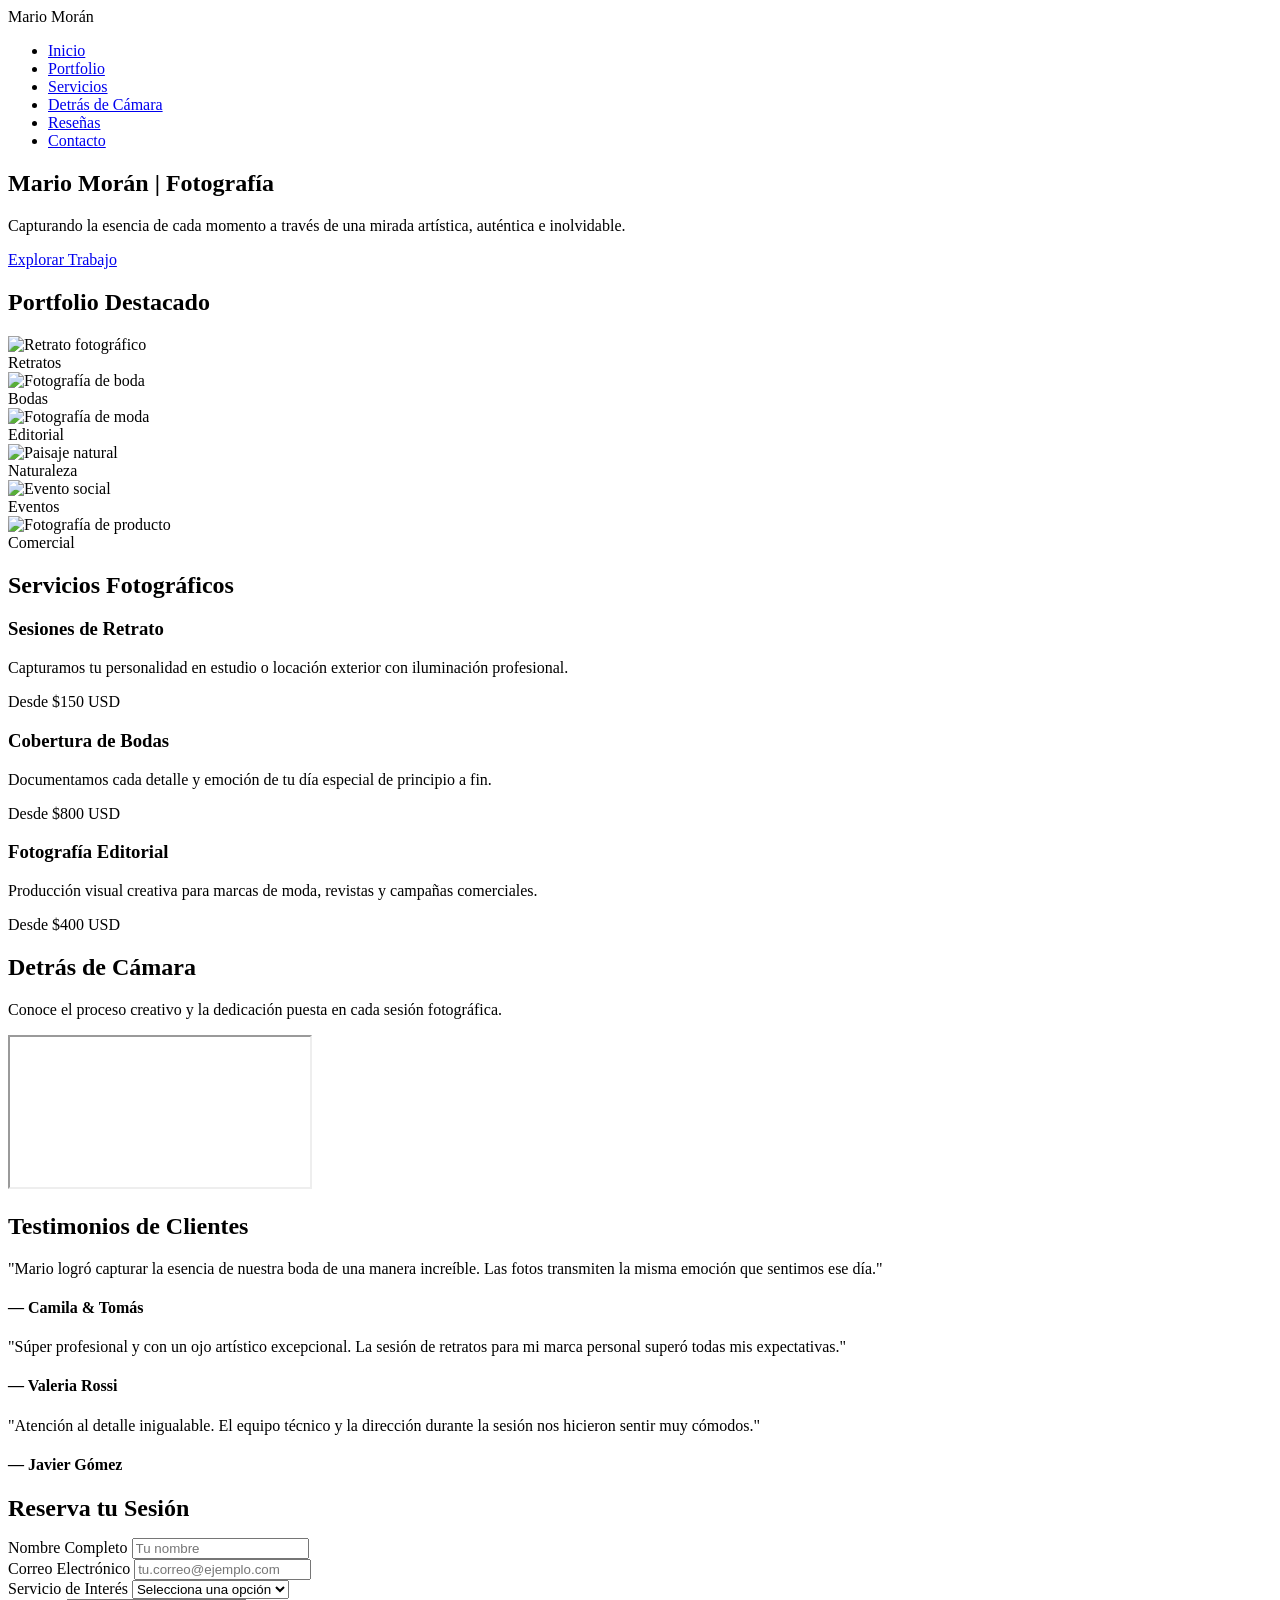
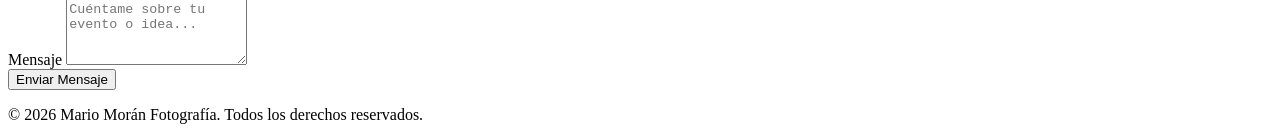
==== index.html @ 2a69cecc "Rename gemini-code-1792003181900.html to index.html" ====
<!DOCTYPE html>
<html lang="es">
<head>
    <meta charset="UTF-8">
    <meta name="viewport" content="width=device-width, initial-scale=1.0">
    <title>Mario Morán - Fotografía Profesional</title>
    <!-- Hoja de estilos externa -->
    <link rel="stylesheet" href="styles.css">
</head>
<body>

    <!-- 1. HEADER Y NAVEGACIÓN -->
    <header>
        <div class="logo">Mario Morán</div>
        <nav>
            <ul>
                <li><a href="#inicio">Inicio</a></li>
                <li><a href="#portfolio">Portfolio</a></li>
                <li><a href="#servicios">Servicios</a></li>
                <li><a href="#video">Detrás de Cámara</a></li>
                <li><a href="#resenas">Reseñas</a></li>
                <li><a href="#contacto">Contacto</a></li>
            </ul>
        </nav>
    </header>

    <main>
        <!-- 2. SECCIÓN HERO (CON BACKGROUND DEGRADADO E IMAGEN) -->
        <section id="inicio" class="hero">
            <div class="hero-content">
                <h1>Mario Morán | Fotografía</h1>
                <p>Capturando la esencia de cada momento a través de una mirada artística, auténtica e inolvidable.</p>
                <a href="#portfolio" class="btn">Explorar Trabajo</a>
            </div>
        </section>

        <!-- 3. SECCIÓN PORTFOLIO (GALERÍA FOTOGRÁFICA) -->
        <section id="portfolio" class="section-container">
            <h2 class="section-title">Portfolio Destacado</h2>
            <div class="portfolio-grid">
                <div class="portfolio-item">
                    <img src="https://images.unsplash.com/photo-1534528741775-53994a69daeb?auto=format&fit=crop&w=800&q=80" alt="Retrato fotográfico">
                    <div class="overlay"><span>Retratos</span></div>
                </div>
                <div class="portfolio-item">
                    <img src="https://images.unsplash.com/photo-1519741497674-611481863552?auto=format&fit=crop&w=800&q=80" alt="Fotografía de boda">
                    <div class="overlay"><span>Bodas</span></div>
                </div>
                <div class="portfolio-item">
                    <img src="https://images.unsplash.com/photo-1469334031218-e382a71b716b?auto=format&fit=crop&w=800&q=80" alt="Fotografía de moda">
                    <div class="overlay"><span>Editorial</span></div>
                </div>
                <div class="portfolio-item">
                    <img src="https://images.unsplash.com/photo-1506744038136-46273834b3fb?auto=format&fit=crop&w=800&q=80" alt="Paisaje natural">
                    <div class="overlay"><span>Naturaleza</span></div>
                </div>
                <div class="portfolio-item">
                    <img src="https://images.unsplash.com/photo-1511285560929-80b456fea0bc?auto=format&fit=crop&w=800&q=80" alt="Evento social">
                    <div class="overlay"><span>Eventos</span></div>
                </div>
                <div class="portfolio-item">
                    <img src="https://images.unsplash.com/photo-1441974231531-c6227db76b6e?auto=format&fit=crop&w=800&q=80" alt="Fotografía de producto">
                    <div class="overlay"><span>Comercial</span></div>
                </div>
            </div>
        </section>

        <!-- 4. SECCIÓN SERVICIOS (ORGANIZADA CON FLEXBOX) -->
        <section id="servicios" class="section-container">
            <h2 class="section-title">Servicios Fotográficos</h2>
            <div class="services-container">
                <div class="service-card">
                    <h3>Sesiones de Retrato</h3>
                    <p>Capturamos tu personalidad en estudio o locación exterior con iluminación profesional.</p>
                    <span class="price">Desde $150 USD</span>
                </div>
                <div class="service-card">
                    <h3>Cobertura de Bodas</h3>
                    <p>Documentamos cada detalle y emoción de tu día especial de principio a fin.</p>
                    <span class="price">Desde $800 USD</span>
                </div>
                <div class="service-card">
                    <h3>Fotografía Editorial</h3>
                    <p>Producción visual creativa para marcas de moda, revistas y campañas comerciales.</p>
                    <span class="price">Desde $400 USD</span>
                </div>
            </div>
        </section>

        <!-- 5. MULTIMEDIA (DETRÁS DE CÁMARAS) -->
        <section id="video" class="multimedia-section">
            <h2 class="section-title">Detrás de Cámara</h2>
            <p>Conoce el proceso creativo y la dedicación puesta en cada sesión fotográfica.</p>
            <div class="video-container">
                <iframe src="https://www.youtube-nocookie.com/embed/v9qR9d31-4k" title="Detrás de Cámara - Mario Morán" allowfullscreen></iframe>
            </div>
        </section>

        <!-- 6. SECCIÓN RESEÑAS (ORGANIZADA CON CSS GRID) -->
        <section id="resenas" class="section-container">
            <h2 class="section-title">Testimonios de Clientes</h2>
            <div class="reviews-grid">
                <div class="review-card">
                    <p>"Mario logró capturar la esencia de nuestra boda de una manera increíble. Las fotos transmiten la misma emoción que sentimos ese día."</p>
                    <h4>— Camila & Tomás</h4>
                </div>
                <div class="review-card">
                    <p>"Súper profesional y con un ojo artístico excepcional. La sesión de retratos para mi marca personal superó todas mis expectativas."</p>
                    <h4>— Valeria Rossi</h4>
                </div>
                <div class="review-card">
                    <p>"Atención al detalle inigualable. El equipo técnico y la dirección durante la sesión nos hicieron sentir muy cómodos."</p>
                    <h4>— Javier Gómez</h4>
                </div>
            </div>
        </section>

        <!-- 7. SECCIÓN CONTACTO (FORMULARIO FORMSPREE) -->
        <section id="contacto" class="section-container">
            <div class="contact-box">
                <h2 class="section-title" style="margin-bottom: 1rem;">Reserva tu Sesión</h2>
                <form action="https://formspree.io/f/tu-id-de-formulario" method="POST" class="contact-form">
                    <div class="form-group">
                        <label for="name">Nombre Completo</label>
                        <input type="text" id="name" name="name" placeholder="Tu nombre" required>
                    </div>
                    <div class="form-group">
                        <label for="email">Correo Electrónico</label>
                        <input type="email" id="email" name="email" placeholder="tu.correo@ejemplo.com" required>
                    </div>
                    <div class="form-group">
                        <label for="service">Servicio de Interés</label>
                        <select id="service" name="service" required>
                            <option value="">Selecciona una opción</option>
                            <option value="Retratos">Sesión de Retratos</option>
                            <option value="Bodas">Cobertura de Bodas</option>
                            <option value="Editorial">Fotografía Editorial</option>
                            <option value="Otro">Otro consulta</option>
                        </select>
                    </div>
                    <div class="form-group">
                        <label for="message">Mensaje</label>
                        <textarea id="message" name="message" rows="4" placeholder="Cuéntame sobre tu evento o idea..." required></textarea>
                    </div>
                    <button type="submit" class="btn btn-submit">Enviar Mensaje</button>
                </form>
            </div>
        </section>
    </main>

    <!-- 8. FOOTER -->
    <footer>
        <p>&copy; 2026 Mario Morán Fotografía. Todos los derechos reservados.</p>
    </footer>

</body>
</html>
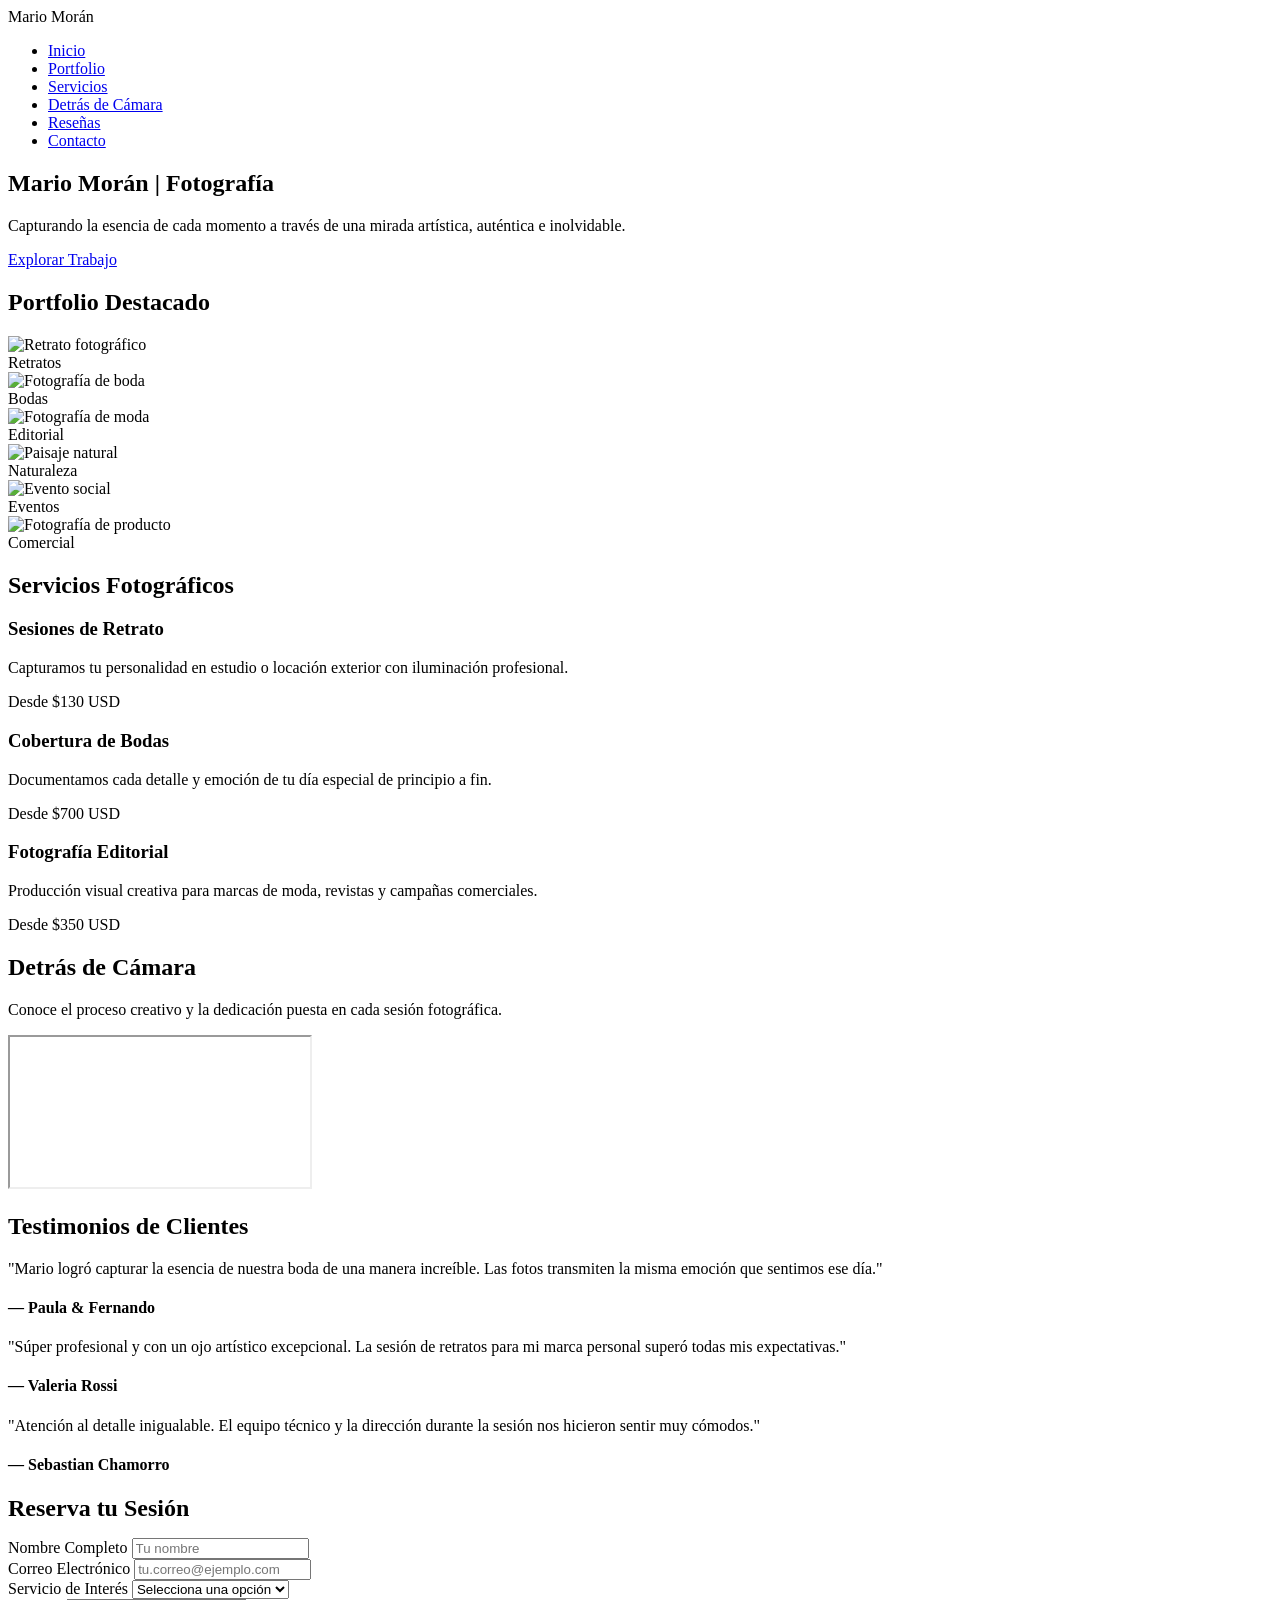
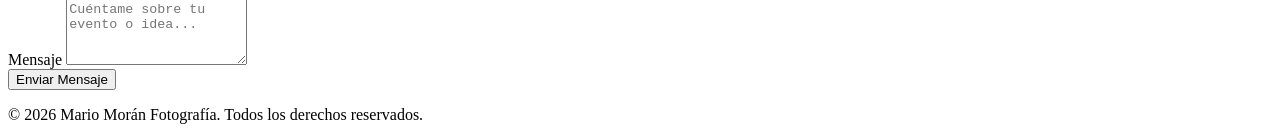
==== commit 1943dfa9: "Update index.html" ====
--- a/index.html
+++ b/index.html
@@ -72,17 +72,17 @@
                 <div class="service-card">
                     <h3>Sesiones de Retrato</h3>
                     <p>Capturamos tu personalidad en estudio o locación exterior con iluminación profesional.</p>
-                    <span class="price">Desde $150 USD</span>
+                    <span class="price">Desde $130 USD</span>
                 </div>
                 <div class="service-card">
                     <h3>Cobertura de Bodas</h3>
                     <p>Documentamos cada detalle y emoción de tu día especial de principio a fin.</p>
-                    <span class="price">Desde $800 USD</span>
+                    <span class="price">Desde $700 USD</span>
                 </div>
                 <div class="service-card">
                     <h3>Fotografía Editorial</h3>
                     <p>Producción visual creativa para marcas de moda, revistas y campañas comerciales.</p>
-                    <span class="price">Desde $400 USD</span>
+                    <span class="price">Desde $350 USD</span>
                 </div>
             </div>
         </section>
@@ -102,7 +102,7 @@
             <div class="reviews-grid">
                 <div class="review-card">
                     <p>"Mario logró capturar la esencia de nuestra boda de una manera increíble. Las fotos transmiten la misma emoción que sentimos ese día."</p>
-                    <h4>— Camila & Tomás</h4>
+                    <h4>— Paula & Fernando</h4>
                 </div>
                 <div class="review-card">
                     <p>"Súper profesional y con un ojo artístico excepcional. La sesión de retratos para mi marca personal superó todas mis expectativas."</p>
@@ -110,7 +110,7 @@
                 </div>
                 <div class="review-card">
                     <p>"Atención al detalle inigualable. El equipo técnico y la dirección durante la sesión nos hicieron sentir muy cómodos."</p>
-                    <h4>— Javier Gómez</h4>
+                    <h4>— Sebastian Chamorro</h4>
                 </div>
             </div>
         </section>
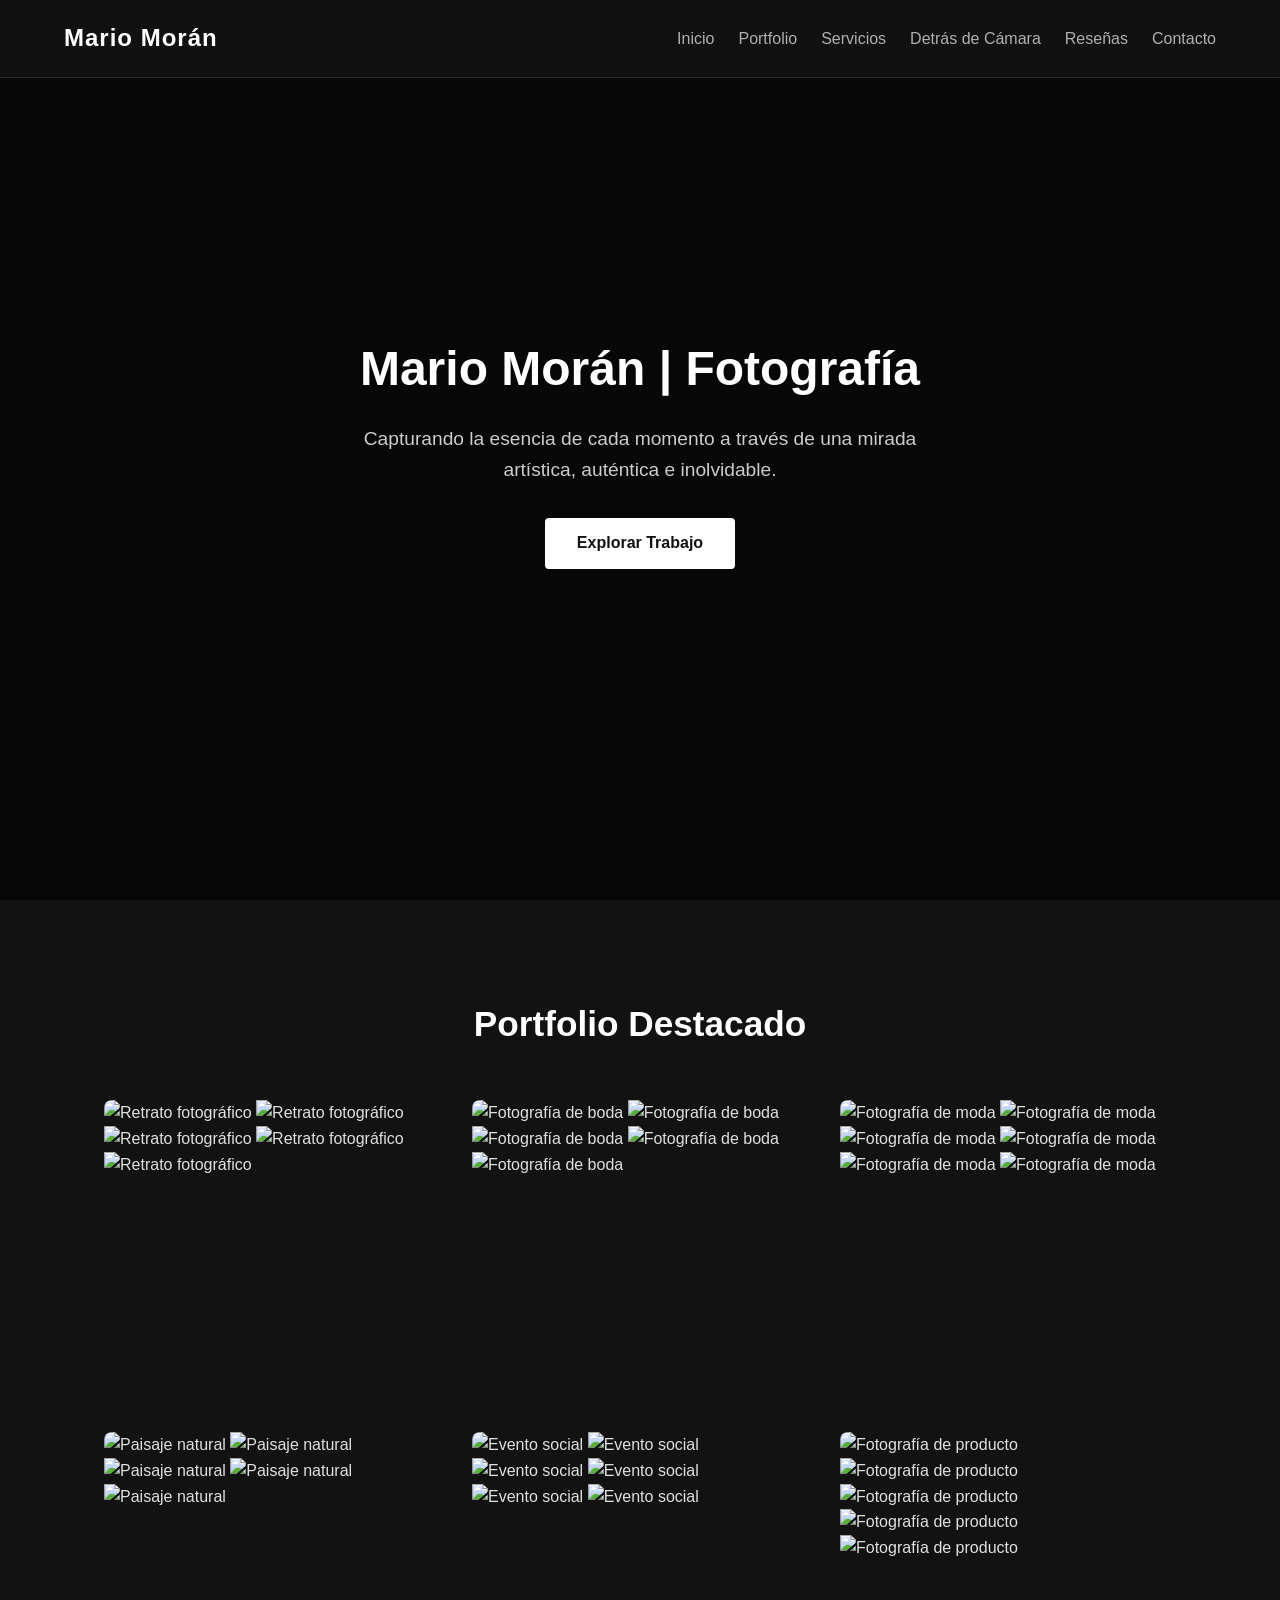
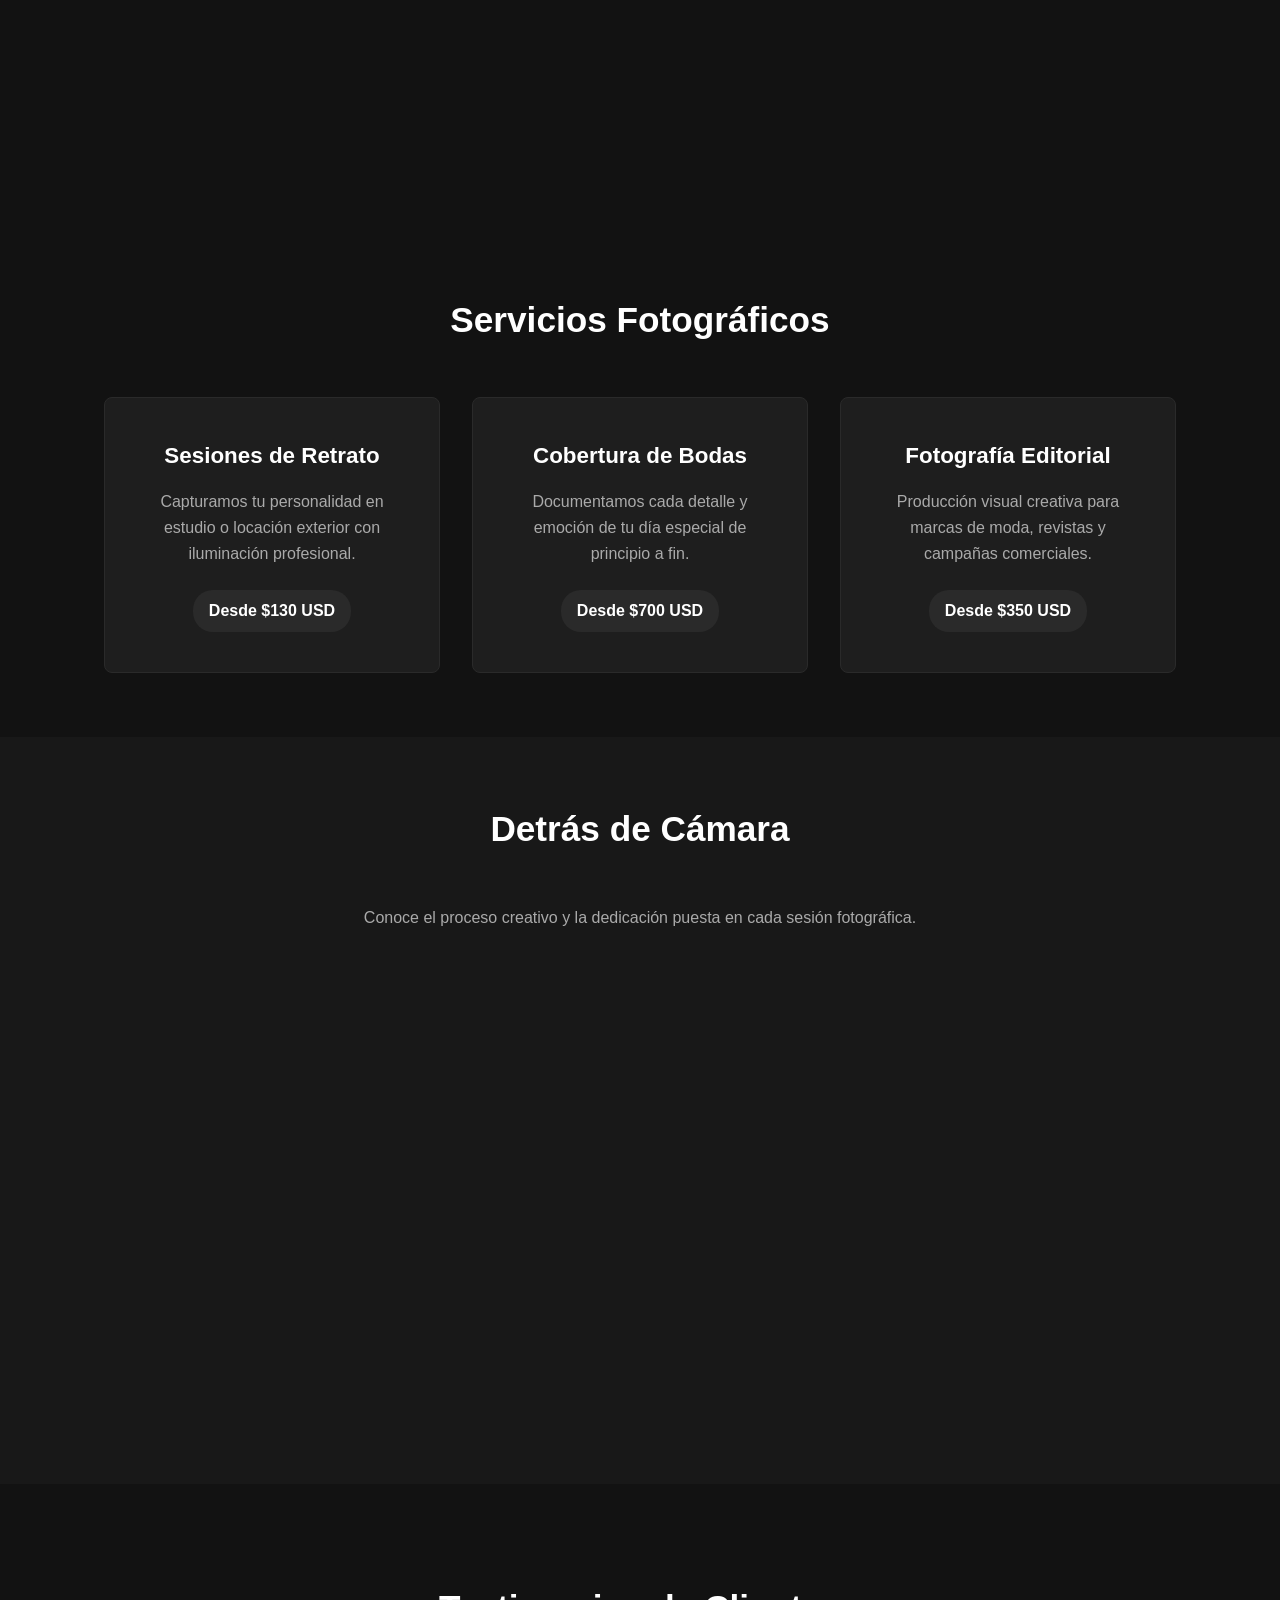
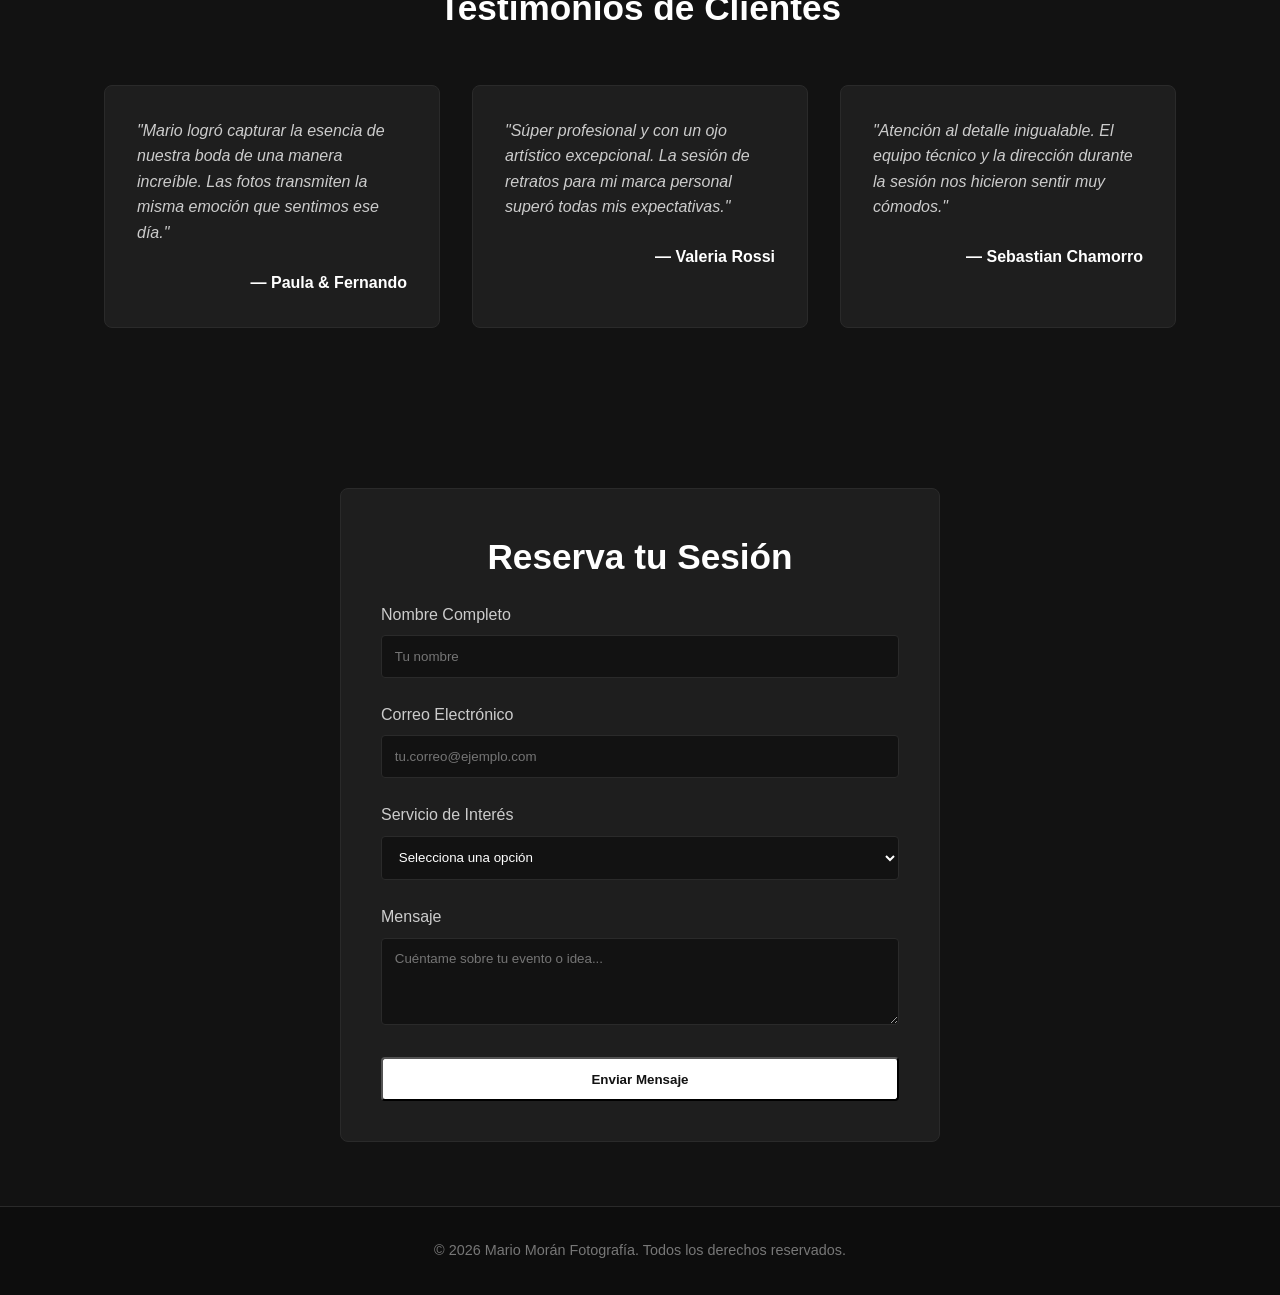
==== commit 4894c859: "Update index.html" ====
--- a/index.html
+++ b/index.html
@@ -41,24 +41,76 @@
                 <div class="portfolio-item">
                     <img src="https://images.unsplash.com/photo-1534528741775-53994a69daeb?auto=format&fit=crop&w=800&q=80" alt="Retrato fotográfico">
                     <div class="overlay"><span>Retratos</span></div>
-                </div>
-                <div class="portfolio-item">
-                    <img src="https://images.unsplash.com/photo-1519741497674-611481863552?auto=format&fit=crop&w=800&q=80" alt="Fotografía de boda">
-                    <div class="overlay"><span>Bodas</span></div>
-                </div>
-                <div class="portfolio-item">
-                    <img src="https://images.unsplash.com/photo-1469334031218-e382a71b716b?auto=format&fit=crop&w=800&q=80" alt="Fotografía de moda">
-                    <div class="overlay"><span>Editorial</span></div>
-                </div>
-                <div class="portfolio-item">
+                    <img src="https://images.unsplash.com/photo-1534528741775-53994a69daeb?auto=format&fit=crop&w=800&q=80" alt="Retrato fotográfico">
+                    <div class="overlay"><span>Retratos</span></div>
+                    <img src="https://images.unsplash.com/photo-1534528741775-53994a69daeb?auto=format&fit=crop&w=800&q=80" alt="Retrato fotográfico">
+                    <div class="overlay"><span>Retratos</span></div>
+                    <img src="https://images.unsplash.com/photo-1534528741775-53994a69daeb?auto=format&fit=crop&w=800&q=80" alt="Retrato fotográfico">
+                    <div class="overlay"><span>Retratos</span></div>
+                    <img src="https://images.unsplash.com/photo-1534528741775-53994a69daeb?auto=format&fit=crop&w=800&q=80" alt="Retrato fotográfico">
+                    <div class="overlay"><span>Retratos</span></div>
+                </div>
+                <div class="portfolio-item">
+                    <img src="https://images.unsplash.com/photo-1519741497674-611481863552?auto=format&fit=crop&w=800&q=80" alt="Fotografía de boda">
+                    <div class="overlay"><span>Bodas</span></div>
+                    <img src="https://images.unsplash.com/photo-1519741497674-611481863552?auto=format&fit=crop&w=800&q=80" alt="Fotografía de boda">
+                    <div class="overlay"><span>Bodas</span></div>
+                    <img src="https://images.unsplash.com/photo-1519741497674-611481863552?auto=format&fit=crop&w=800&q=80" alt="Fotografía de boda">
+                    <div class="overlay"><span>Bodas</span></div>
+                    <img src="https://images.unsplash.com/photo-1519741497674-611481863552?auto=format&fit=crop&w=800&q=80" alt="Fotografía de boda">
+                    <div class="overlay"><span>Bodas</span></div>
+                    <img src="https://images.unsplash.com/photo-1519741497674-611481863552?auto=format&fit=crop&w=800&q=80" alt="Fotografía de boda">
+                    <div class="overlay"><span>Bodas</span></div>
+                </div>
+                <div class="portfolio-item">
+                    <img src="https://images.unsplash.com/photo-1469334031218-e382a71b716b?auto=format&fit=crop&w=800&q=80" alt="Fotografía de moda">
+                    <div class="overlay"><span>Editorial</span></div>
+                    <img src="https://images.unsplash.com/photo-1469334031218-e382a71b716b?auto=format&fit=crop&w=800&q=80" alt="Fotografía de moda">
+                    <div class="overlay"><span>Editorial</span></div>
+                    <img src="https://images.unsplash.com/photo-1469334031218-e382a71b716b?auto=format&fit=crop&w=800&q=80" alt="Fotografía de moda">
+                    <div class="overlay"><span>Editorial</span></div>
+                    <img src="https://images.unsplash.com/photo-1469334031218-e382a71b716b?auto=format&fit=crop&w=800&q=80" alt="Fotografía de moda">
+                    <div class="overlay"><span>Editorial</span></div>
+                    <img src="https://images.unsplash.com/photo-1469334031218-e382a71b716b?auto=format&fit=crop&w=800&q=80" alt="Fotografía de moda">
+                    <div class="overlay"><span>Editorial</span></div>
+                    <img src="https://images.unsplash.com/photo-1469334031218-e382a71b716b?auto=format&fit=crop&w=800&q=80" alt="Fotografía de moda">
+                    <div class="overlay"><span>Editorial</span></div>
+                </div>
+                <div class="portfolio-item">
+                    <img src="https://images.unsplash.com/photo-1506744038136-46273834b3fb?auto=format&fit=crop&w=800&q=80" alt="Paisaje natural">
+                    <div class="overlay"><span>Naturaleza</span></div>
+                    <img src="https://images.unsplash.com/photo-1506744038136-46273834b3fb?auto=format&fit=crop&w=800&q=80" alt="Paisaje natural">
+                    <div class="overlay"><span>Naturaleza</span></div>
+                    <img src="https://images.unsplash.com/photo-1506744038136-46273834b3fb?auto=format&fit=crop&w=800&q=80" alt="Paisaje natural">
+                    <div class="overlay"><span>Naturaleza</span></div>
+                    <img src="https://images.unsplash.com/photo-1506744038136-46273834b3fb?auto=format&fit=crop&w=800&q=80" alt="Paisaje natural">
+                    <div class="overlay"><span>Naturaleza</span></div>
                     <img src="https://images.unsplash.com/photo-1506744038136-46273834b3fb?auto=format&fit=crop&w=800&q=80" alt="Paisaje natural">
                     <div class="overlay"><span>Naturaleza</span></div>
                 </div>
                 <div class="portfolio-item">
                     <img src="https://images.unsplash.com/photo-1511285560929-80b456fea0bc?auto=format&fit=crop&w=800&q=80" alt="Evento social">
                     <div class="overlay"><span>Eventos</span></div>
-                </div>
-                <div class="portfolio-item">
+                     <img src="https://images.unsplash.com/photo-1511285560929-80b456fea0bc?auto=format&fit=crop&w=800&q=80" alt="Evento social">
+                    <div class="overlay"><span>Eventos</span></div>
+                     <img src="https://images.unsplash.com/photo-1511285560929-80b456fea0bc?auto=format&fit=crop&w=800&q=80" alt="Evento social">
+                    <div class="overlay"><span>Eventos</span></div>
+                     <img src="https://images.unsplash.com/photo-1511285560929-80b456fea0bc?auto=format&fit=crop&w=800&q=80" alt="Evento social">
+                    <div class="overlay"><span>Eventos</span></div>
+                     <img src="https://images.unsplash.com/photo-1511285560929-80b456fea0bc?auto=format&fit=crop&w=800&q=80" alt="Evento social">
+                    <div class="overlay"><span>Eventos</span></div>
+                     <img src="https://images.unsplash.com/photo-1511285560929-80b456fea0bc?auto=format&fit=crop&w=800&q=80" alt="Evento social">
+                    <div class="overlay"><span>Eventos</span></div>
+                </div>
+                <div class="portfolio-item">
+                    <img src="https://images.unsplash.com/photo-1441974231531-c6227db76b6e?auto=format&fit=crop&w=800&q=80" alt="Fotografía de producto">
+                    <div class="overlay"><span>Comercial</span></div>
+                    <img src="https://images.unsplash.com/photo-1441974231531-c6227db76b6e?auto=format&fit=crop&w=800&q=80" alt="Fotografía de producto">
+                    <div class="overlay"><span>Comercial</span></div>
+                    <img src="https://images.unsplash.com/photo-1441974231531-c6227db76b6e?auto=format&fit=crop&w=800&q=80" alt="Fotografía de producto">
+                    <div class="overlay"><span>Comercial</span></div>
+                    <img src="https://images.unsplash.com/photo-1441974231531-c6227db76b6e?auto=format&fit=crop&w=800&q=80" alt="Fotografía de producto">
+                    <div class="overlay"><span>Comercial</span></div>
                     <img src="https://images.unsplash.com/photo-1441974231531-c6227db76b6e?auto=format&fit=crop&w=800&q=80" alt="Fotografía de producto">
                     <div class="overlay"><span>Comercial</span></div>
                 </div>
--- a/styles.css
+++ b/styles.css
@@ -0,0 +1,322 @@
+/* Estilos generales */
+* {
+    margin: 0;
+    padding: 0;
+    box-sizing: border-box;
+    font-family: 'Segoe UI', Tahoma, Geneva, Verdana, sans-serif;
+}
+
+body {
+    background-color: #121212;
+    color: #e0e0e0;
+    line-height: 1.6;
+}
+
+/* Header y Navegación */
+header {
+    position: fixed;
+    top: 0;
+    left: 0;
+    width: 100%;
+    background: rgba(18, 18, 18, 0.95);
+    display: flex;
+    justify-content: space-between;
+    align-items: center;
+    padding: 1.2rem 5%;
+    z-index: 1000;
+    border-bottom: 1px solid #2a2a2a;
+}
+
+.logo {
+    font-size: 1.5rem;
+    font-weight: bold;
+    color: #ffffff;
+    letter-spacing: 1px;
+}
+
+nav ul {
+    display: flex;
+    list-style: none;
+    gap: 1.5rem;
+}
+
+nav ul li a {
+    text-decoration: none;
+    color: #b0b0b0;
+    font-weight: 500;
+    transition: color 0.3s ease;
+}
+
+nav ul li a:hover {
+    color: #ffffff;
+}
+
+/* Sección Hero */
+.hero {
+    height: 100vh;
+    background: linear-gradient(rgba(0,0,0,0.6), rgba(0,0,0,0.6)), url('https://images.unsplash.com/photo-1492691527719-9d1e07e534b4?auto=format&fit=crop&w=1600&q=80') no-repeat center center/cover;
+    display: flex;
+    justify-content: center;
+    align-items: center;
+    text-align: center;
+    padding: 0 1rem;
+}
+
+.hero-content h1 {
+    font-size: 3rem;
+    margin-bottom: 1rem;
+    color: #ffffff;
+}
+
+.hero-content p {
+    font-size: 1.2rem;
+    margin-bottom: 2rem;
+    color: #cccccc;
+    max-width: 600px;
+    margin-left: auto;
+    margin-right: auto;
+}
+
+/* Botones */
+.btn {
+    display: inline-block;
+    padding: 0.8rem 2rem;
+    background-color: #ffffff;
+    color: #121212;
+    text-decoration: none;
+    font-weight: bold;
+    border-radius: 4px;
+    transition: background 0.3s ease, transform 0.2s ease;
+}
+
+.btn:hover {
+    background-color: #d1d1d1;
+    transform: translateY(-2px);
+}
+
+/* Contenedores de secciones */
+.section-container {
+    padding: 6rem 5% 4rem 5%;
+    max-width: 1200px;
+    margin: 0 auto;
+}
+
+.section-title {
+    text-align: center;
+    font-size: 2.2rem;
+    margin-bottom: 3rem;
+    color: #ffffff;
+}
+
+/* Portfolio Grid */
+.portfolio-grid {
+    display: grid;
+    grid-template-columns: repeat(auto-fit, minmax(300px, 1fr));
+    gap: 2rem;
+}
+
+.portfolio-item {
+    position: relative;
+    overflow: hidden;
+    border-radius: 8px;
+    height: 300px;
+}
+
+.portfolio-item img {
+    width: 100%;
+    height: 100%;
+    object-fit: cover;
+    transition: transform 0.5s ease;
+}
+
+.portfolio-item:hover img {
+    transform: scale(1.08);
+}
+
+.overlay {
+    position: absolute;
+    bottom: 0;
+    left: 0;
+    width: 100%;
+    height: 100%;
+    background: rgba(0, 0, 0, 0.5);
+    display: flex;
+    justify-content: center;
+    align-items: center;
+    opacity: 0;
+    transition: opacity 0.3s ease;
+}
+
+.portfolio-item:hover .overlay {
+    opacity: 1;
+}
+
+.overlay span {
+    color: #ffffff;
+    font-size: 1.5rem;
+    font-weight: bold;
+}
+
+/* Servicios Flexbox */
+.services-container {
+    display: flex;
+    justify-content: space-between;
+    gap: 2rem;
+    flex-wrap: wrap;
+}
+
+.service-card {
+    background: #1e1e1e;
+    padding: 2.5rem 2rem;
+    border-radius: 8px;
+    flex: 1;
+    min-width: 280px;
+    text-align: center;
+    border: 1px solid #2a2a2a;
+    transition: transform 0.3s ease;
+}
+
+.service-card:hover {
+    transform: translateY(-5px);
+}
+
+.service-card h3 {
+    margin-bottom: 1rem;
+    color: #ffffff;
+    font-size: 1.4rem;
+}
+
+.service-card p {
+    color: #aaaaaa;
+    margin-bottom: 1.5rem;
+}
+
+.price {
+    display: inline-block;
+    font-weight: bold;
+    color: #ffffff;
+    background: #2a2a2a;
+    padding: 0.5rem 1rem;
+    border-radius: 20px;
+}
+
+/* Sección Multimedia / Video */
+.multimedia-section {
+    padding: 4rem 5%;
+    text-align: center;
+    background-color: #181818;
+}
+
+.multimedia-section p {
+    color: #aaaaaa;
+    margin-bottom: 2rem;
+}
+
+.video-container {
+    position: relative;
+    max-width: 800px;
+    margin: 0 auto;
+    aspect-ratio: 16/9;
+}
+
+.video-container iframe {
+    width: 100%;
+    height: 100%;
+    border: none;
+    border-radius: 8px;
+}
+
+/* Reseñas Grid */
+.reviews-grid {
+    display: grid;
+    grid-template-columns: repeat(auto-fit, minmax(300px, 1fr));
+    gap: 2rem;
+}
+
+.review-card {
+    background: #1e1e1e;
+    padding: 2rem;
+    border-radius: 8px;
+    border: 1px solid #2a2a2a;
+}
+
+.review-card p {
+    font-style: italic;
+    color: #cccccc;
+    margin-bottom: 1.5rem;
+}
+
+.review-card h4 {
+    color: #ffffff;
+    text-align: right;
+}
+
+/* Formulario de Contacto */
+.contact-box {
+    max-width: 600px;
+    margin: 0 auto;
+    background: #1e1e1e;
+    padding: 2.5rem;
+    border-radius: 8px;
+    border: 1px solid #2a2a2a;
+}
+
+.form-group {
+    margin-bottom: 1.5rem;
+    text-align: left;
+}
+
+.form-group label {
+    display: block;
+    margin-bottom: 0.5rem;
+    color: #cccccc;
+}
+
+.form-group input,
+.form-group select,
+.form-group textarea {
+    width: 100%;
+    padding: 0.8rem;
+    background: #121212;
+    border: 1px solid #2a2a2a;
+    border-radius: 4px;
+    color: #ffffff;
+}
+
+.form-group input:focus,
+.form-group select:focus,
+.form-group textarea:focus {
+    outline: none;
+    border-color: #ffffff;
+}
+
+.btn-submit {
+    width: 100%;
+    cursor: pointer;
+}
+
+/* Footer */
+footer {
+    text-align: center;
+    padding: 2rem;
+    background-color: #0d0d0d;
+    color: #777777;
+    border-top: 1px solid #2a2a2a;
+    font-size: 0.9rem;
+}
+
+/* Responsivo para celulares */
+@media (max-width: 768px) {
+    header {
+        flex-direction: column;
+        gap: 1rem;
+        padding: 1rem;
+    }
+    nav ul {
+        gap: 1rem;
+        font-size: 0.9rem;
+    }
+    .hero-content h1 {
+        font-size: 2.2rem;
+    }
+}
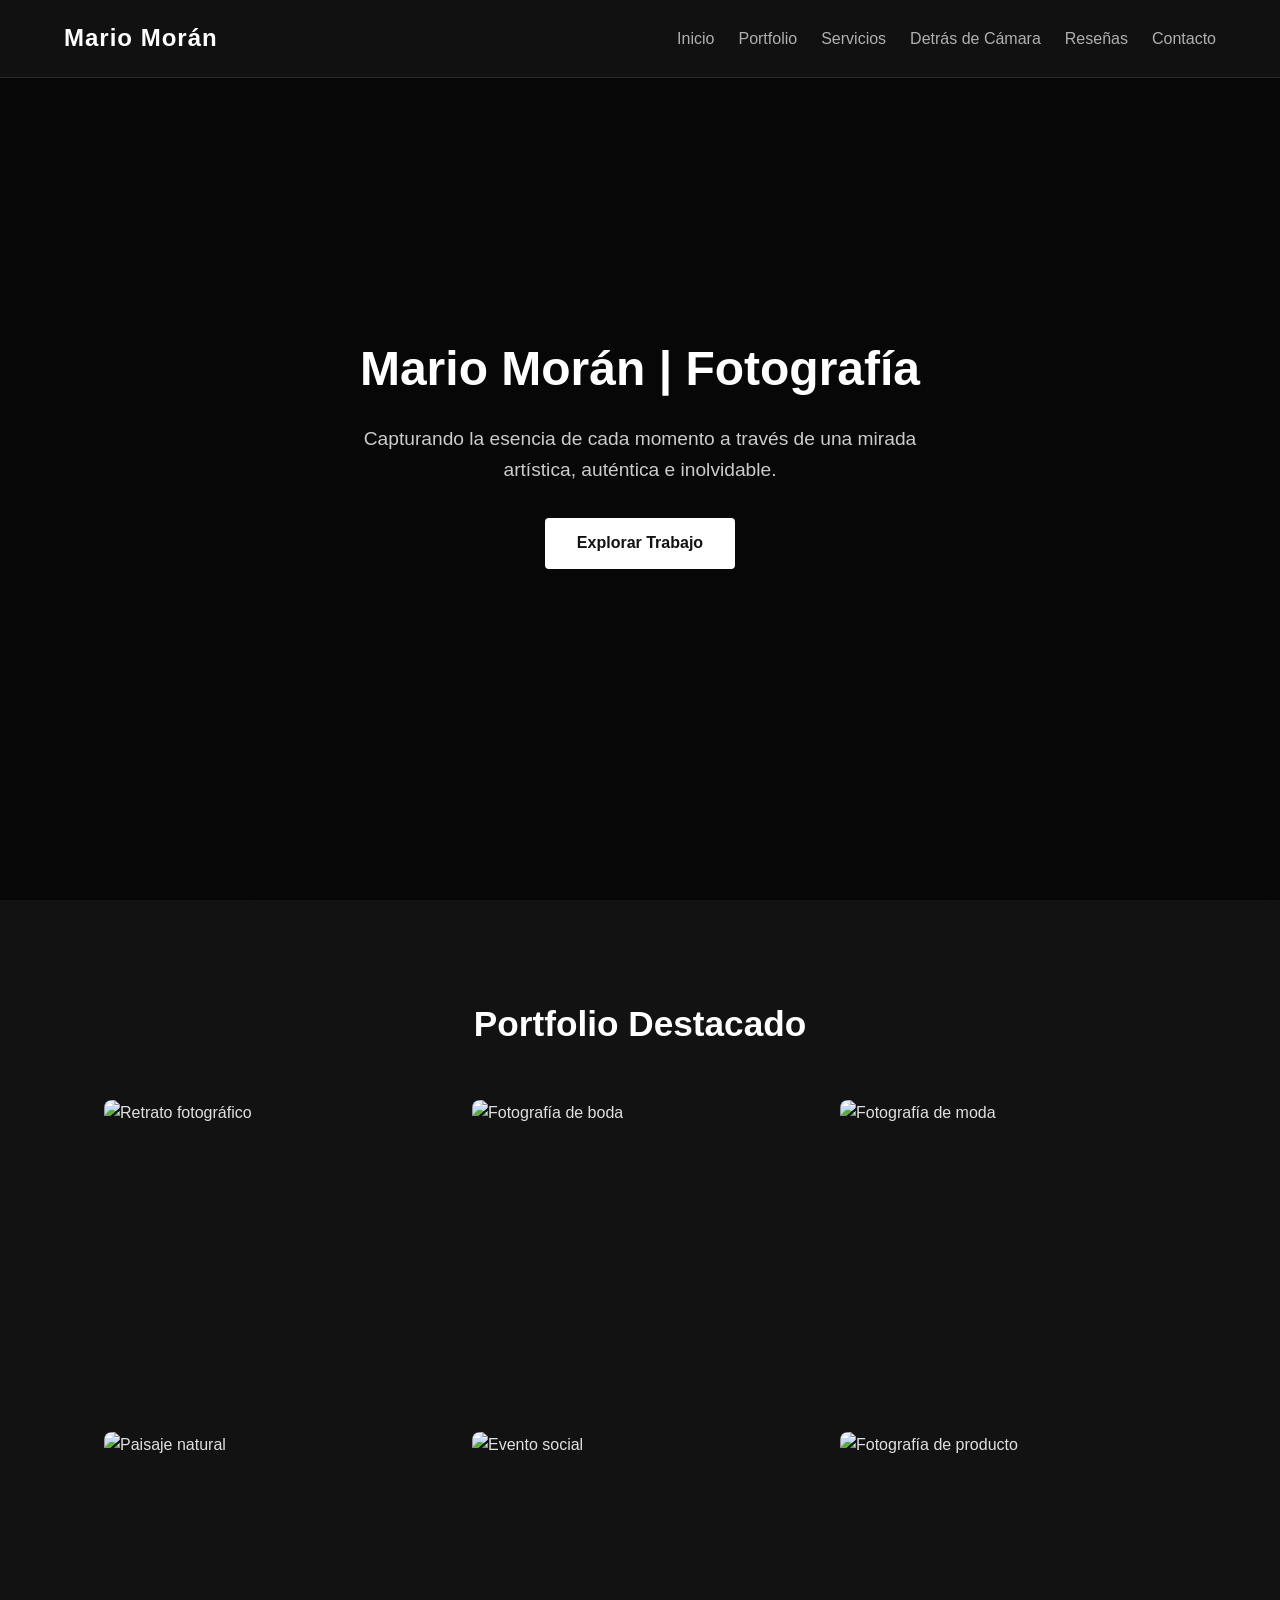
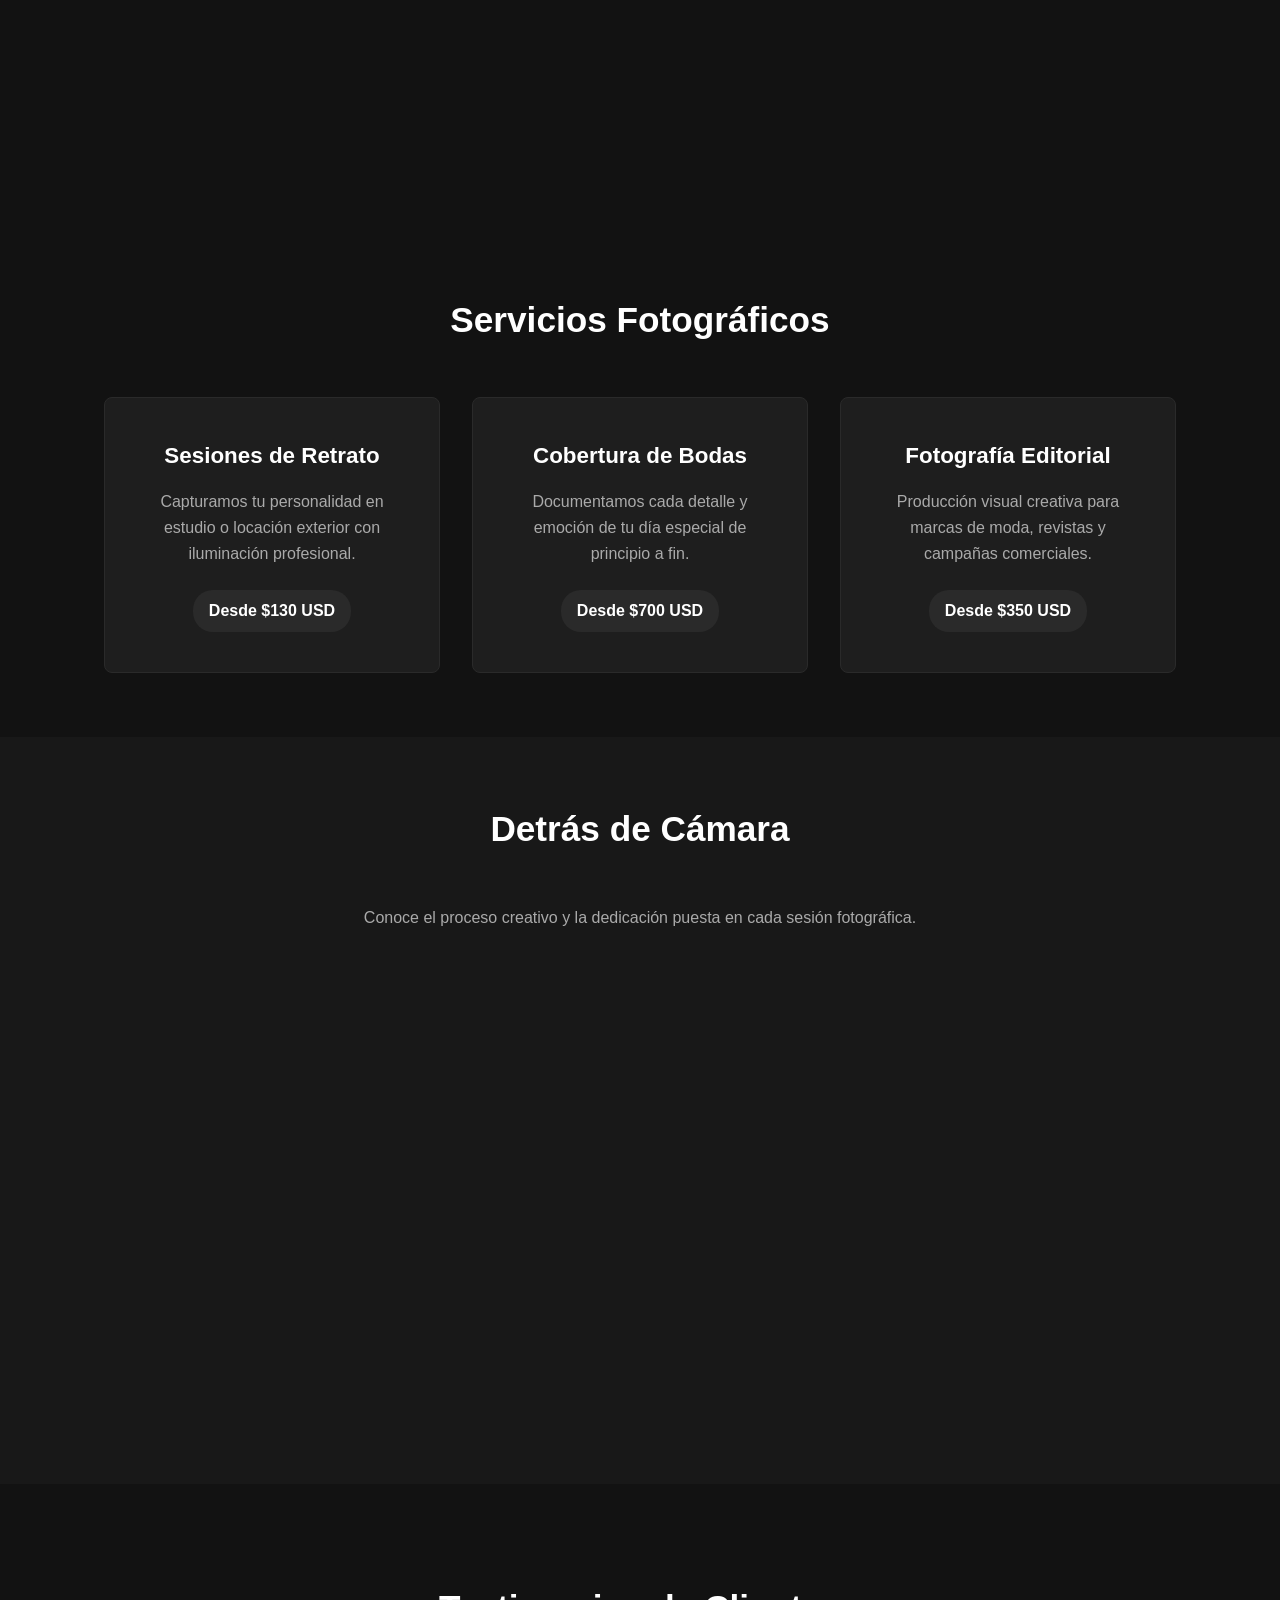
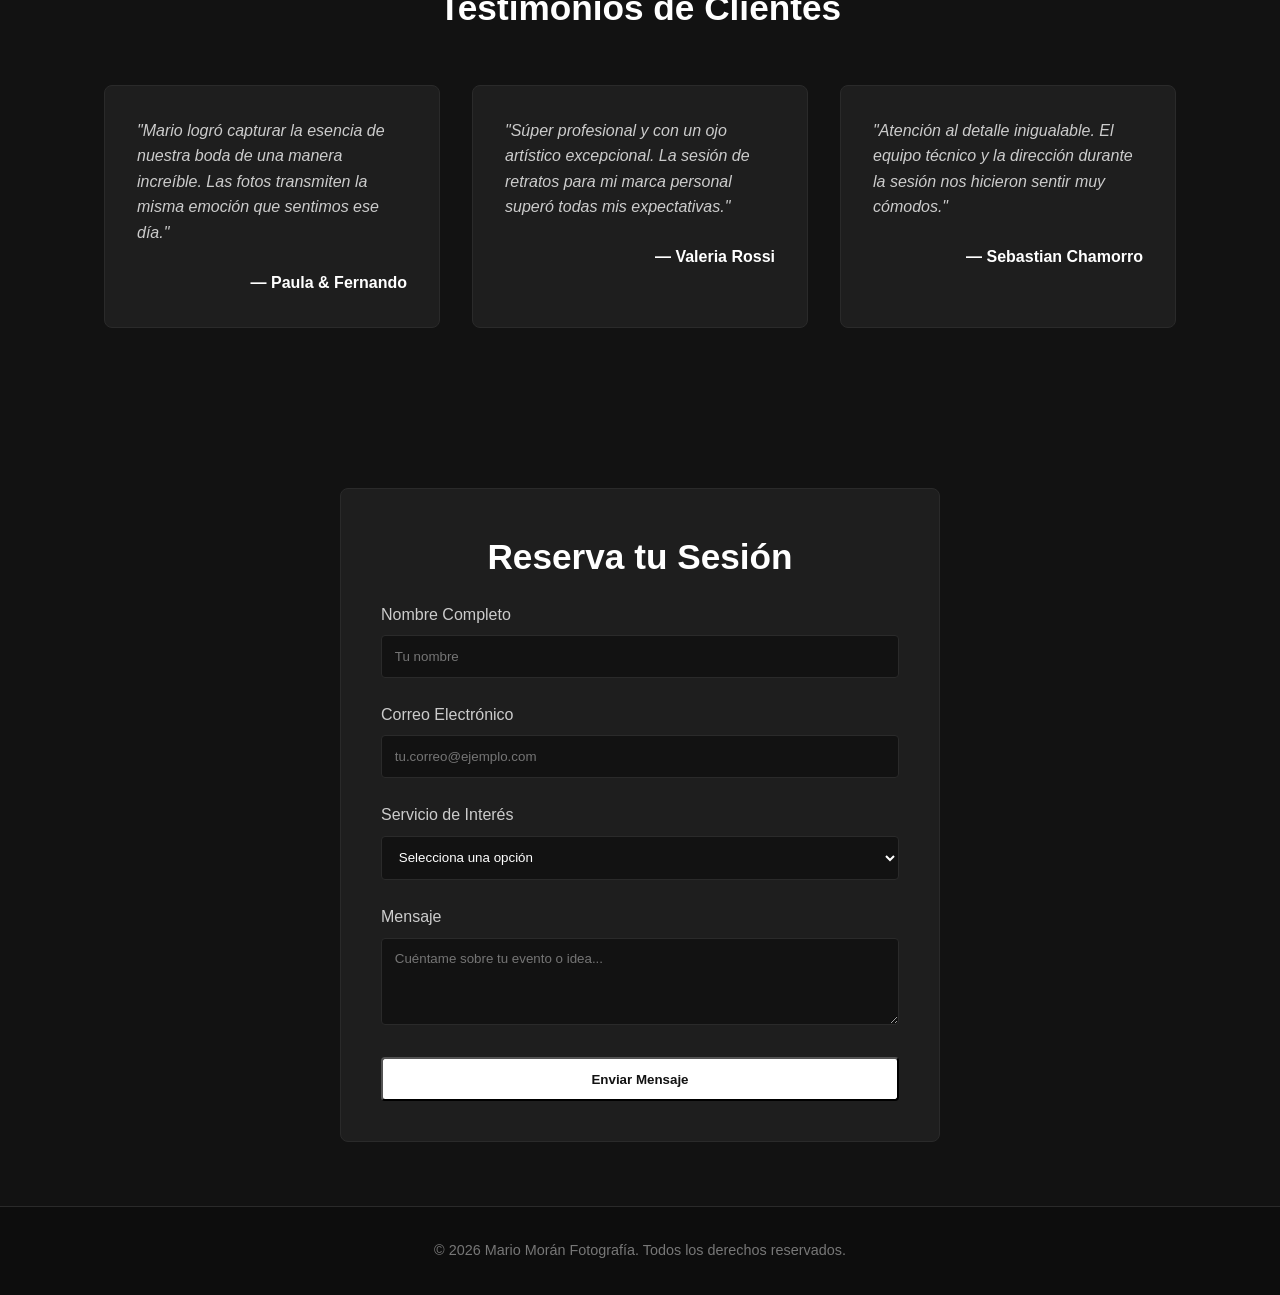
==== commit e5321440: "Update index.html" ====
--- a/index.html
+++ b/index.html
@@ -41,78 +41,32 @@
                 <div class="portfolio-item">
                     <img src="https://images.unsplash.com/photo-1534528741775-53994a69daeb?auto=format&fit=crop&w=800&q=80" alt="Retrato fotográfico">
                     <div class="overlay"><span>Retratos</span></div>
-                    <img src="https://images.unsplash.com/photo-1534528741775-53994a69daeb?auto=format&fit=crop&w=800&q=80" alt="Retrato fotográfico">
-                    <div class="overlay"><span>Retratos</span></div>
-                    <img src="https://images.unsplash.com/photo-1534528741775-53994a69daeb?auto=format&fit=crop&w=800&q=80" alt="Retrato fotográfico">
-                    <div class="overlay"><span>Retratos</span></div>
-                    <img src="https://images.unsplash.com/photo-1534528741775-53994a69daeb?auto=format&fit=crop&w=800&q=80" alt="Retrato fotográfico">
-                    <div class="overlay"><span>Retratos</span></div>
-                    <img src="https://images.unsplash.com/photo-1534528741775-53994a69daeb?auto=format&fit=crop&w=800&q=80" alt="Retrato fotográfico">
-                    <div class="overlay"><span>Retratos</span></div>
+                    
                 </div>
                 <div class="portfolio-item">
                     <img src="https://images.unsplash.com/photo-1519741497674-611481863552?auto=format&fit=crop&w=800&q=80" alt="Fotografía de boda">
                     <div class="overlay"><span>Bodas</span></div>
-                    <img src="https://images.unsplash.com/photo-1519741497674-611481863552?auto=format&fit=crop&w=800&q=80" alt="Fotografía de boda">
-                    <div class="overlay"><span>Bodas</span></div>
-                    <img src="https://images.unsplash.com/photo-1519741497674-611481863552?auto=format&fit=crop&w=800&q=80" alt="Fotografía de boda">
-                    <div class="overlay"><span>Bodas</span></div>
-                    <img src="https://images.unsplash.com/photo-1519741497674-611481863552?auto=format&fit=crop&w=800&q=80" alt="Fotografía de boda">
-                    <div class="overlay"><span>Bodas</span></div>
-                    <img src="https://images.unsplash.com/photo-1519741497674-611481863552?auto=format&fit=crop&w=800&q=80" alt="Fotografía de boda">
-                    <div class="overlay"><span>Bodas</span></div>
+
                 </div>
                 <div class="portfolio-item">
                     <img src="https://images.unsplash.com/photo-1469334031218-e382a71b716b?auto=format&fit=crop&w=800&q=80" alt="Fotografía de moda">
                     <div class="overlay"><span>Editorial</span></div>
-                    <img src="https://images.unsplash.com/photo-1469334031218-e382a71b716b?auto=format&fit=crop&w=800&q=80" alt="Fotografía de moda">
-                    <div class="overlay"><span>Editorial</span></div>
-                    <img src="https://images.unsplash.com/photo-1469334031218-e382a71b716b?auto=format&fit=crop&w=800&q=80" alt="Fotografía de moda">
-                    <div class="overlay"><span>Editorial</span></div>
-                    <img src="https://images.unsplash.com/photo-1469334031218-e382a71b716b?auto=format&fit=crop&w=800&q=80" alt="Fotografía de moda">
-                    <div class="overlay"><span>Editorial</span></div>
-                    <img src="https://images.unsplash.com/photo-1469334031218-e382a71b716b?auto=format&fit=crop&w=800&q=80" alt="Fotografía de moda">
-                    <div class="overlay"><span>Editorial</span></div>
-                    <img src="https://images.unsplash.com/photo-1469334031218-e382a71b716b?auto=format&fit=crop&w=800&q=80" alt="Fotografía de moda">
-                    <div class="overlay"><span>Editorial</span></div>
+
                 </div>
                 <div class="portfolio-item">
                     <img src="https://images.unsplash.com/photo-1506744038136-46273834b3fb?auto=format&fit=crop&w=800&q=80" alt="Paisaje natural">
                     <div class="overlay"><span>Naturaleza</span></div>
-                    <img src="https://images.unsplash.com/photo-1506744038136-46273834b3fb?auto=format&fit=crop&w=800&q=80" alt="Paisaje natural">
-                    <div class="overlay"><span>Naturaleza</span></div>
-                    <img src="https://images.unsplash.com/photo-1506744038136-46273834b3fb?auto=format&fit=crop&w=800&q=80" alt="Paisaje natural">
-                    <div class="overlay"><span>Naturaleza</span></div>
-                    <img src="https://images.unsplash.com/photo-1506744038136-46273834b3fb?auto=format&fit=crop&w=800&q=80" alt="Paisaje natural">
-                    <div class="overlay"><span>Naturaleza</span></div>
-                    <img src="https://images.unsplash.com/photo-1506744038136-46273834b3fb?auto=format&fit=crop&w=800&q=80" alt="Paisaje natural">
-                    <div class="overlay"><span>Naturaleza</span></div>
+
                 </div>
                 <div class="portfolio-item">
                     <img src="https://images.unsplash.com/photo-1511285560929-80b456fea0bc?auto=format&fit=crop&w=800&q=80" alt="Evento social">
                     <div class="overlay"><span>Eventos</span></div>
-                     <img src="https://images.unsplash.com/photo-1511285560929-80b456fea0bc?auto=format&fit=crop&w=800&q=80" alt="Evento social">
-                    <div class="overlay"><span>Eventos</span></div>
-                     <img src="https://images.unsplash.com/photo-1511285560929-80b456fea0bc?auto=format&fit=crop&w=800&q=80" alt="Evento social">
-                    <div class="overlay"><span>Eventos</span></div>
-                     <img src="https://images.unsplash.com/photo-1511285560929-80b456fea0bc?auto=format&fit=crop&w=800&q=80" alt="Evento social">
-                    <div class="overlay"><span>Eventos</span></div>
-                     <img src="https://images.unsplash.com/photo-1511285560929-80b456fea0bc?auto=format&fit=crop&w=800&q=80" alt="Evento social">
-                    <div class="overlay"><span>Eventos</span></div>
-                     <img src="https://images.unsplash.com/photo-1511285560929-80b456fea0bc?auto=format&fit=crop&w=800&q=80" alt="Evento social">
-                    <div class="overlay"><span>Eventos</span></div>
+
                 </div>
                 <div class="portfolio-item">
                     <img src="https://images.unsplash.com/photo-1441974231531-c6227db76b6e?auto=format&fit=crop&w=800&q=80" alt="Fotografía de producto">
                     <div class="overlay"><span>Comercial</span></div>
-                    <img src="https://images.unsplash.com/photo-1441974231531-c6227db76b6e?auto=format&fit=crop&w=800&q=80" alt="Fotografía de producto">
-                    <div class="overlay"><span>Comercial</span></div>
-                    <img src="https://images.unsplash.com/photo-1441974231531-c6227db76b6e?auto=format&fit=crop&w=800&q=80" alt="Fotografía de producto">
-                    <div class="overlay"><span>Comercial</span></div>
-                    <img src="https://images.unsplash.com/photo-1441974231531-c6227db76b6e?auto=format&fit=crop&w=800&q=80" alt="Fotografía de producto">
-                    <div class="overlay"><span>Comercial</span></div>
-                    <img src="https://images.unsplash.com/photo-1441974231531-c6227db76b6e?auto=format&fit=crop&w=800&q=80" alt="Fotografía de producto">
-                    <div class="overlay"><span>Comercial</span></div>
+
                 </div>
             </div>
         </section>
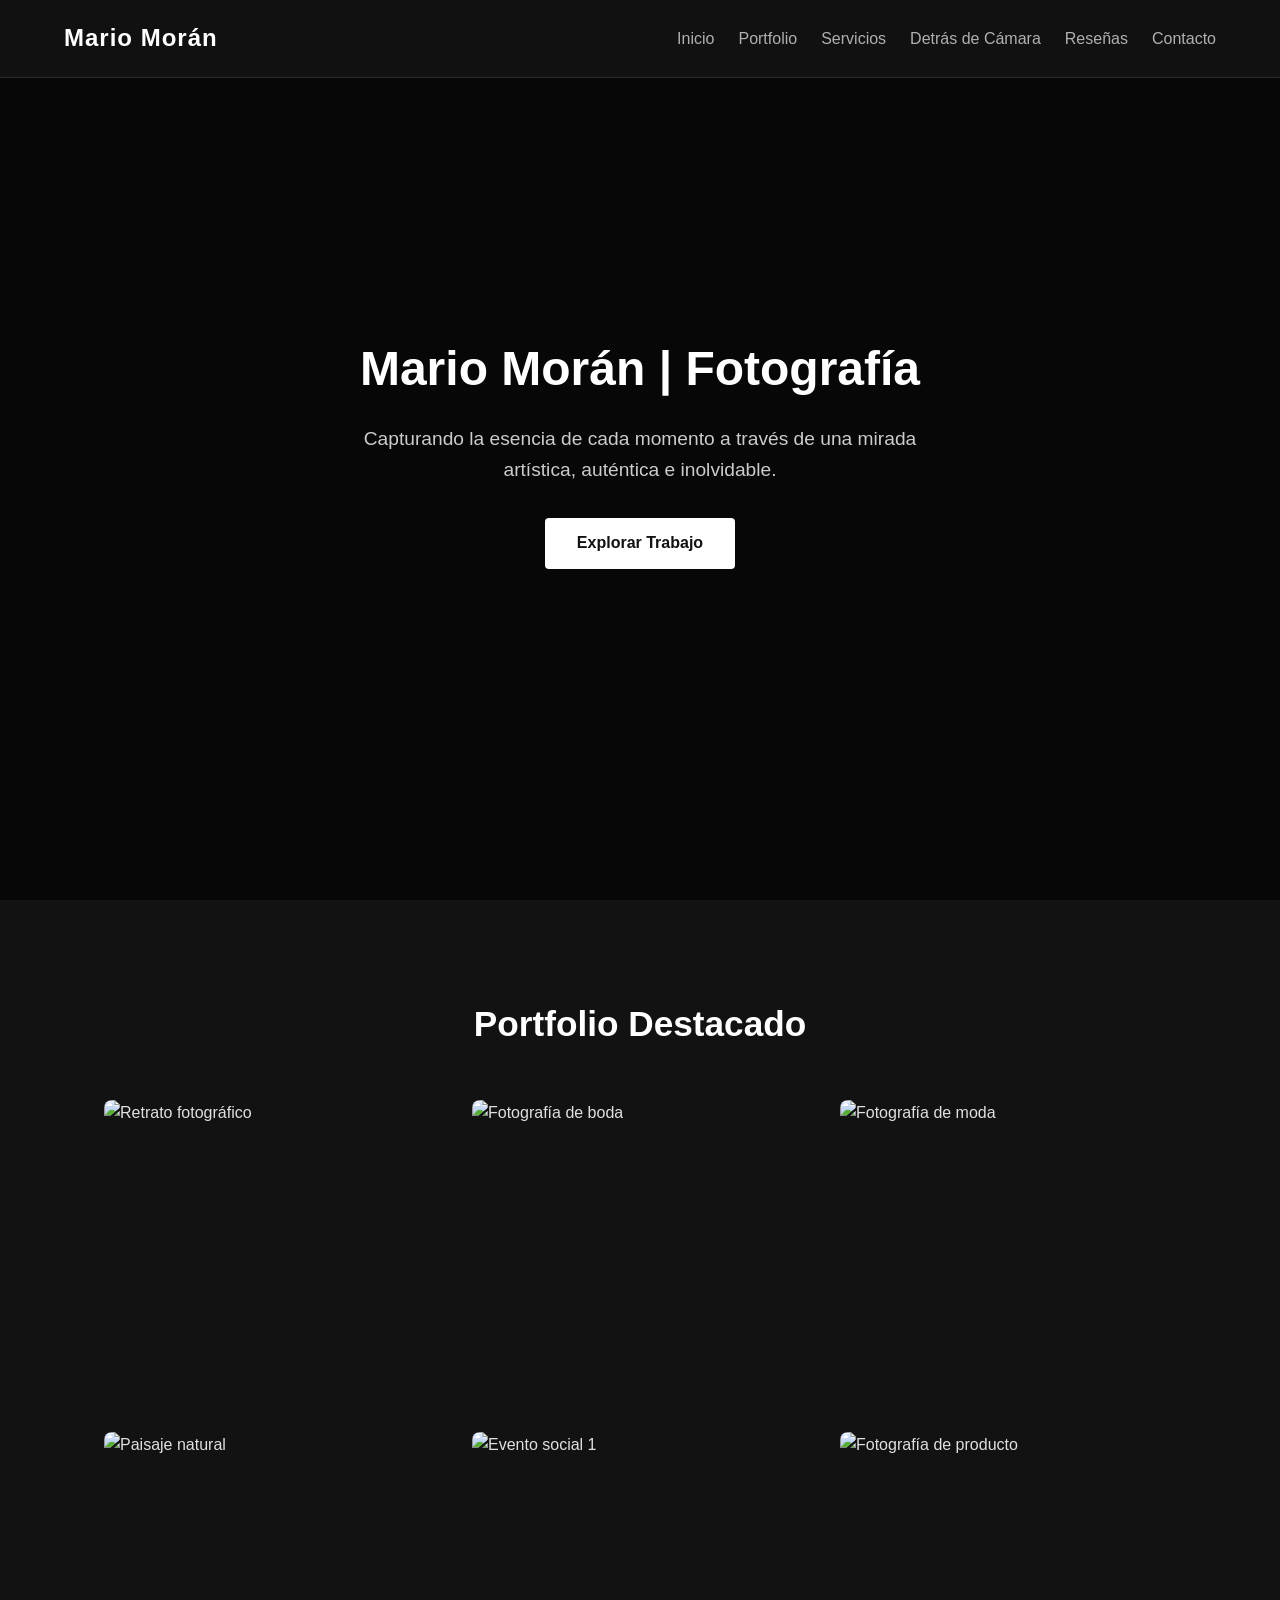
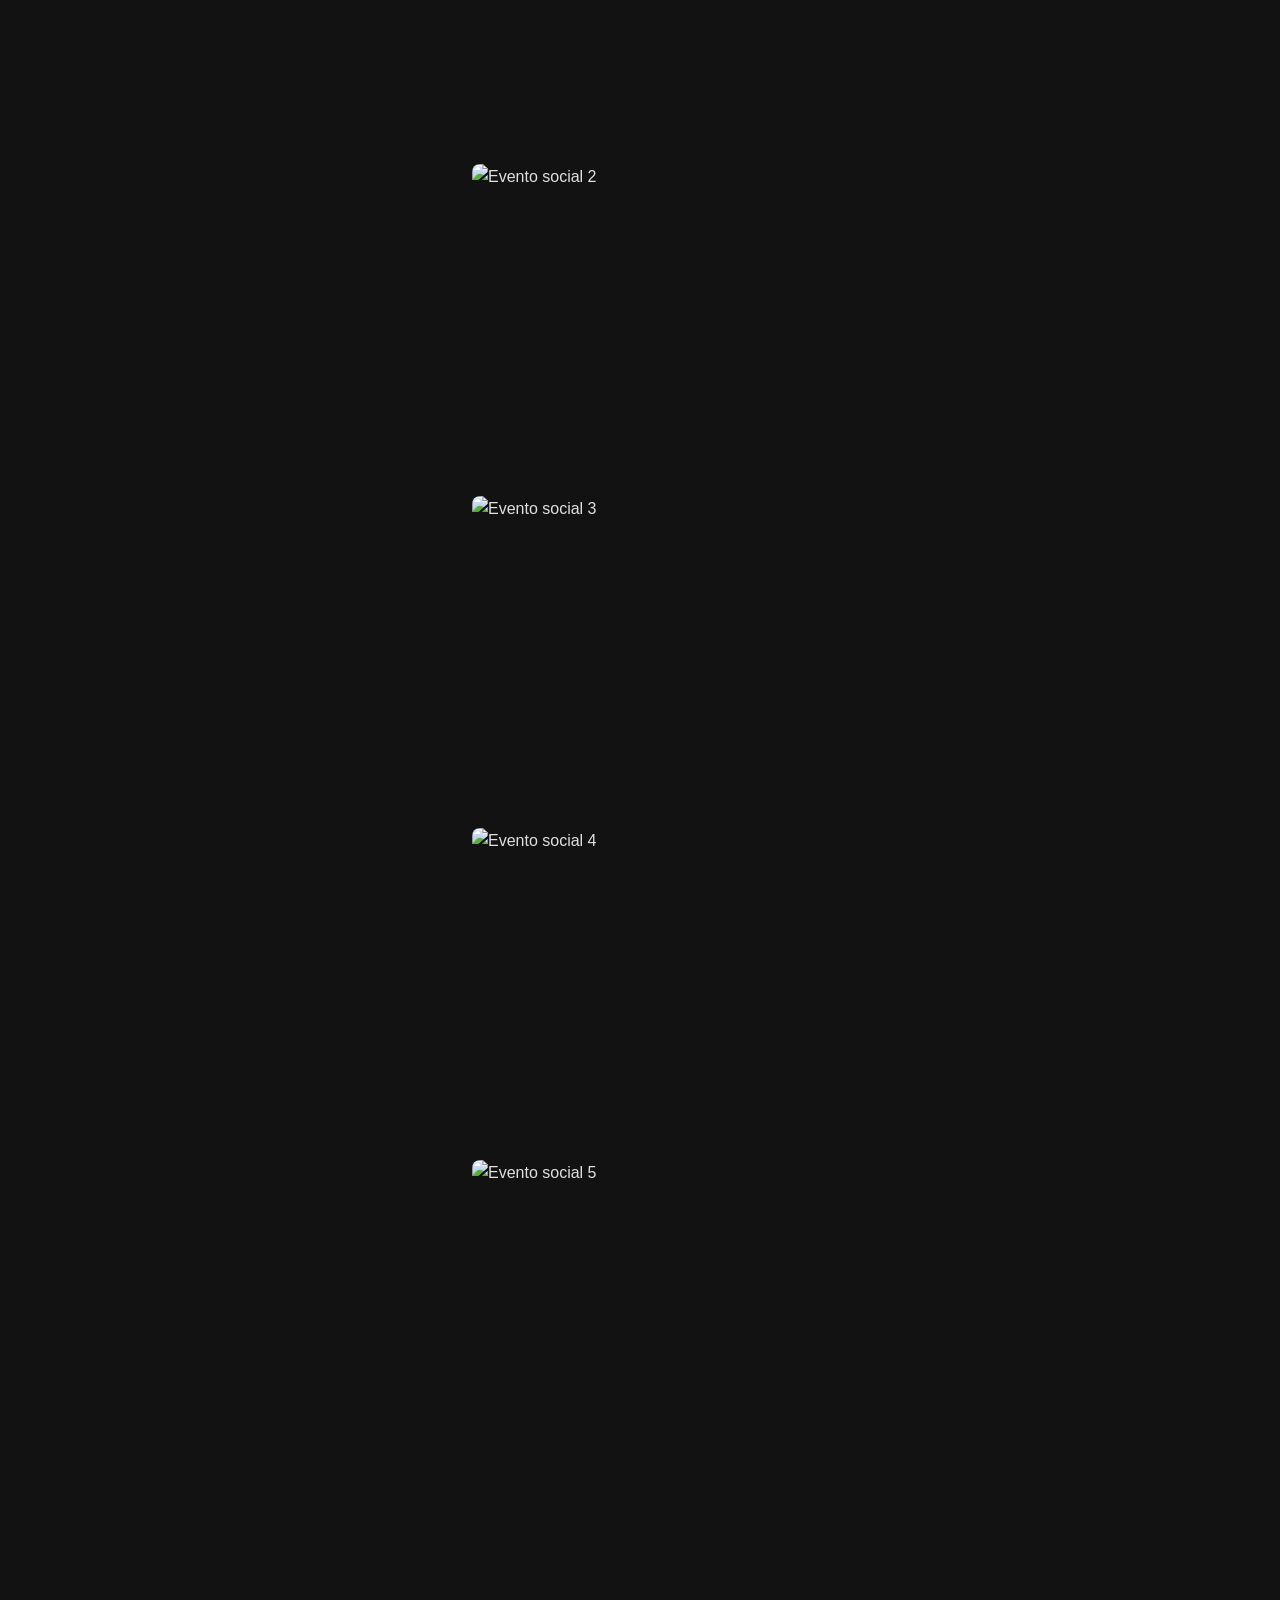
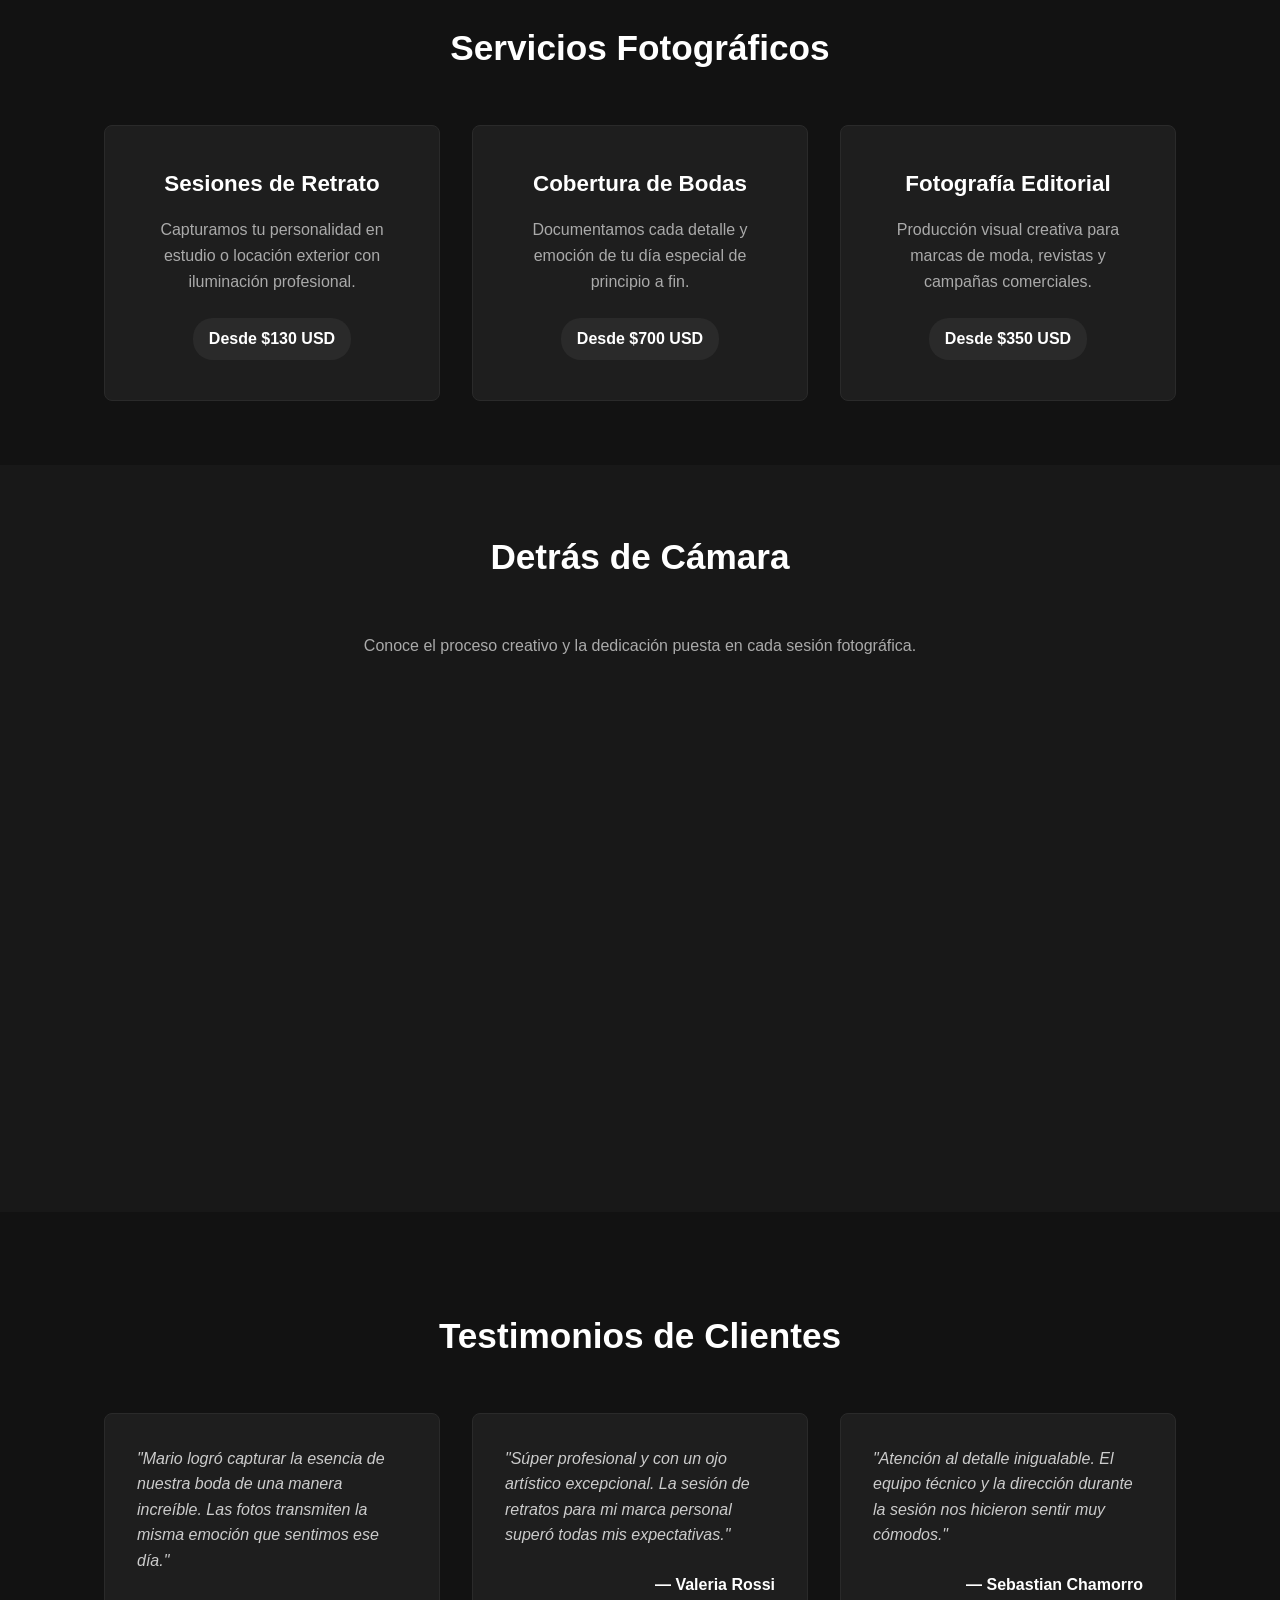
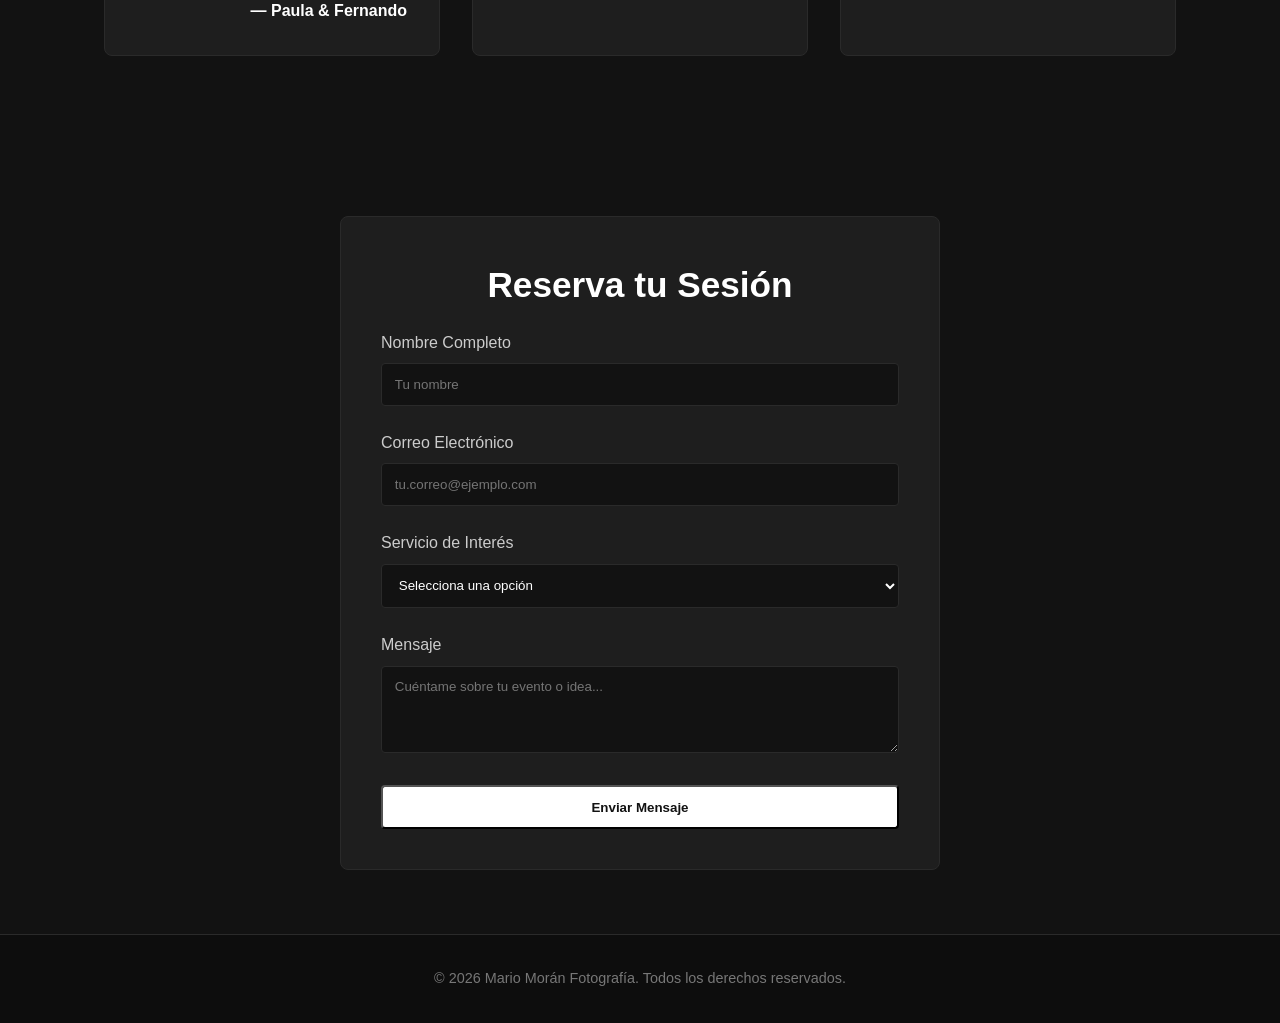
==== commit a5ad1b76: "Update index.html" ====
--- a/index.html
+++ b/index.html
@@ -58,9 +58,31 @@
                     <div class="overlay"><span>Naturaleza</span></div>
 
                 </div>
+                <div class="portfolio-grid">
+                    <div class="portfolio-item">
+                        <img src="imagenes/EVENTO1.JPG" alt="Evento social 1">
+                        <div class="overlay"><span>Eventos</span></div>
+                </div>
+
                 <div class="portfolio-item">
-                    <img src="https://images.unsplash.com/photo-1511285560929-80b456fea0bc?auto=format&fit=crop&w=800&q=80" alt="Evento social">
-                    <div class="overlay"><span>Eventos</span></div>
+                        <img src="imagenes/EVENTO2.JPG" alt="Evento social 2">
+                        <div class="overlay"><span>Eventos</span></div>
+                </div>
+            
+                <div class="portfolio-item">
+                        <img src="imagenes/EVENTO3.JPG" alt="Evento social 3">
+                        <div class="overlay"><span>Eventos</span></div>
+                </div>
+            
+                <div class="portfolio-item">
+                        <img src="imagenes/EVENTO4.JPG" alt="Evento social 4">
+                        <div class="overlay"><span>Eventos</span></div>
+                </div>
+            
+                <div class="portfolio-item">
+                        <img src="imagenes/EVENTO5.JPG" alt="Evento social 5">
+                        <div class="overlay"><span>Eventos</span></div>
+                </div>
 
                 </div>
                 <div class="portfolio-item">
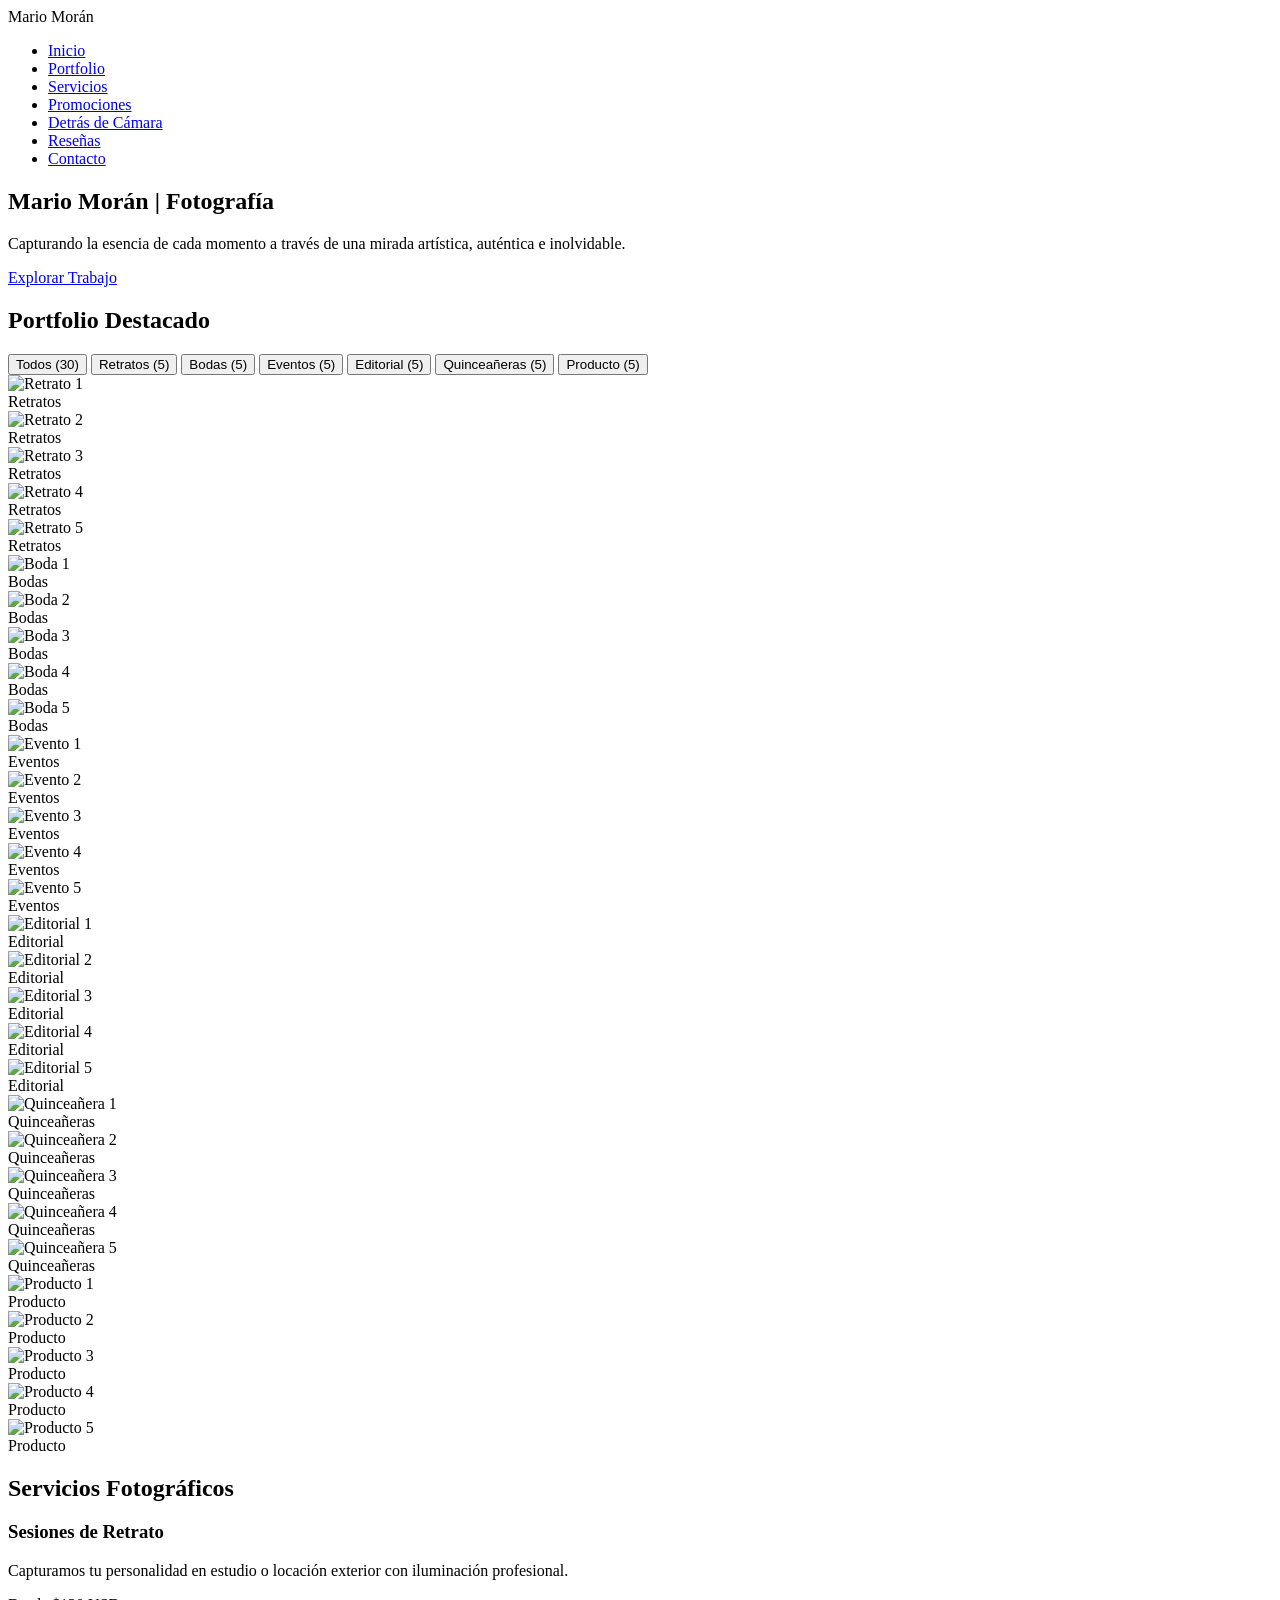
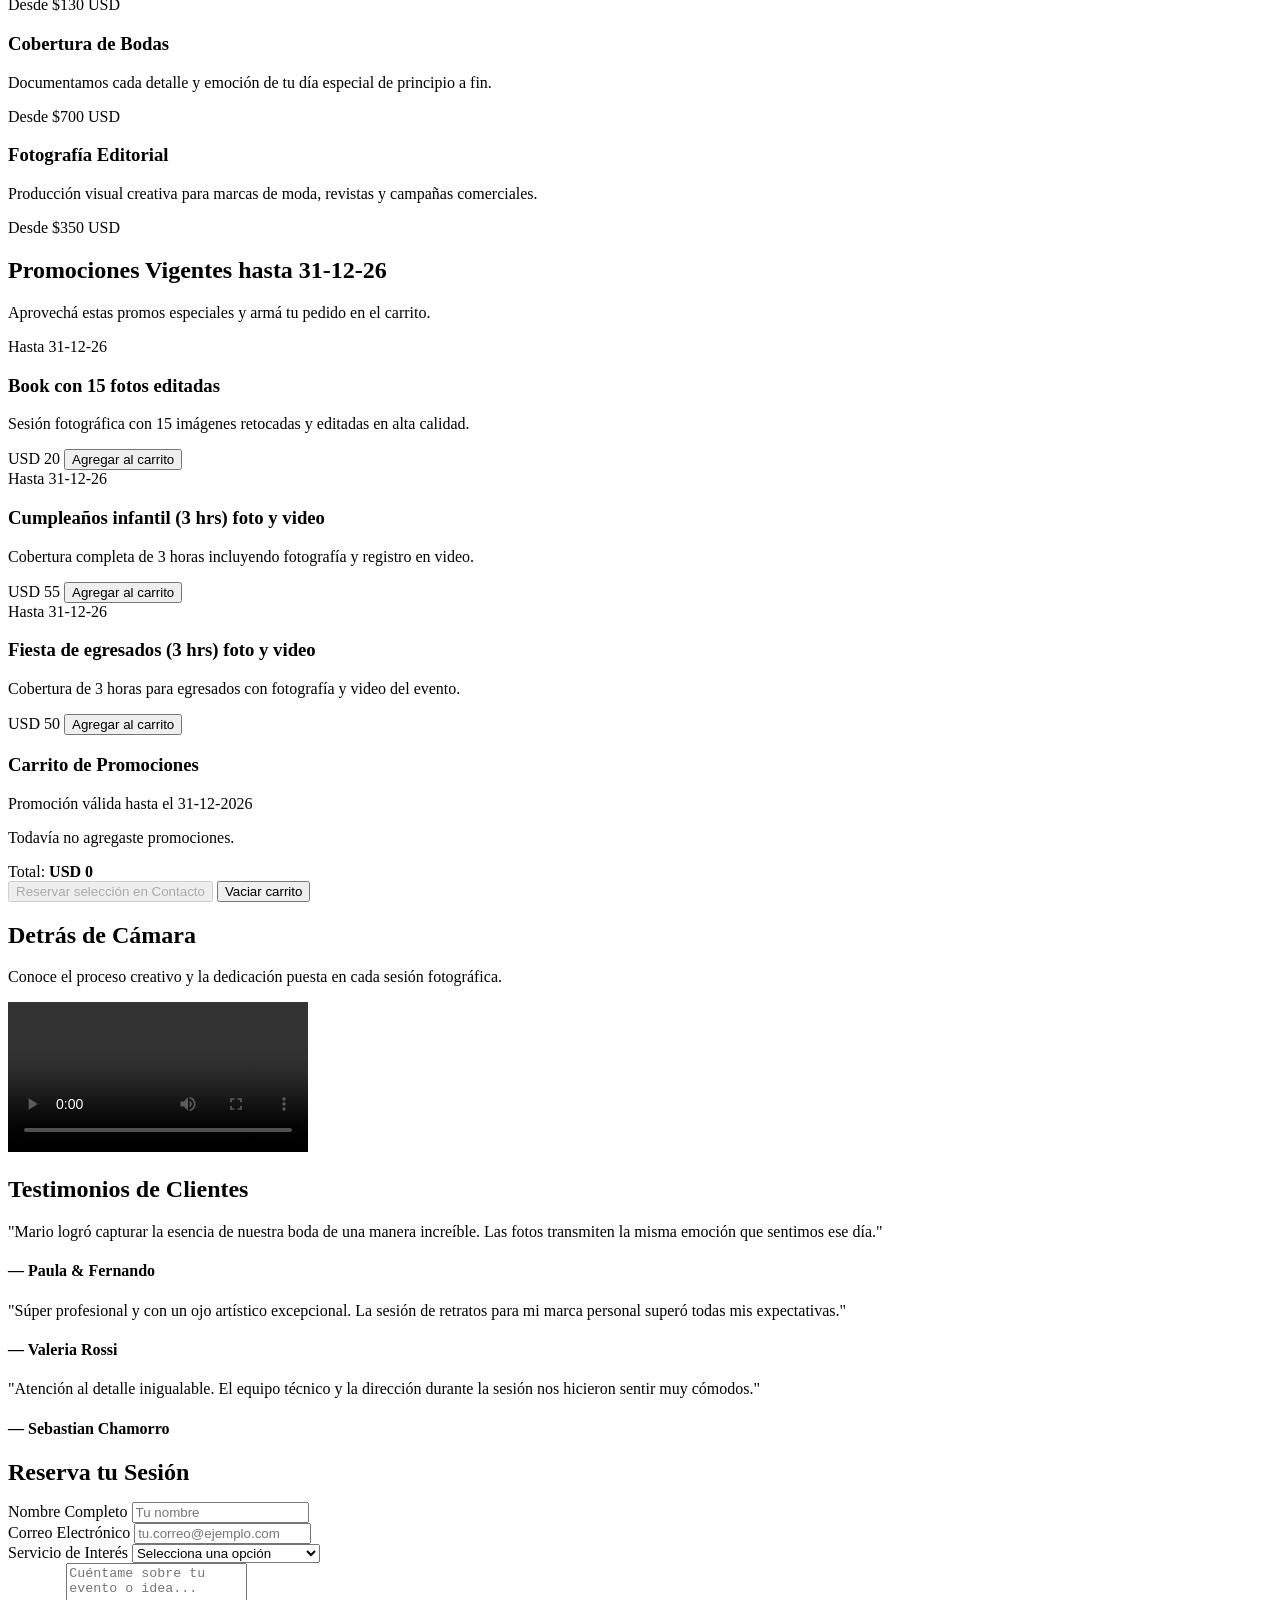
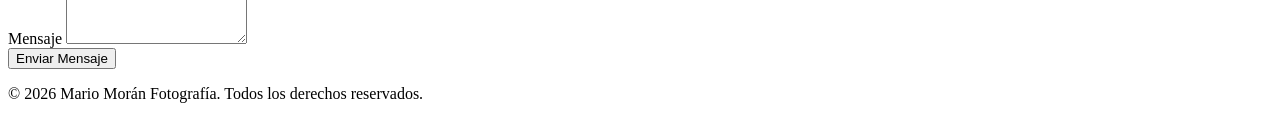
==== commit 626a56f2: "Add files via upload" ====
--- a/index.html
+++ b/index.html
@@ -4,7 +4,6 @@
     <meta charset="UTF-8">
     <meta name="viewport" content="width=device-width, initial-scale=1.0">
     <title>Mario Morán - Fotografía Profesional</title>
-    <!-- Hoja de estilos externa -->
     <link rel="stylesheet" href="styles.css">
 </head>
 <body>
@@ -17,6 +16,7 @@
                 <li><a href="#inicio">Inicio</a></li>
                 <li><a href="#portfolio">Portfolio</a></li>
                 <li><a href="#servicios">Servicios</a></li>
+                <li><a href="#promociones">Promociones</a></li>
                 <li><a href="#video">Detrás de Cámara</a></li>
                 <li><a href="#resenas">Reseñas</a></li>
                 <li><a href="#contacto">Contacto</a></li>
@@ -25,7 +25,7 @@
     </header>
 
     <main>
-        <!-- 2. SECCIÓN HERO (CON BACKGROUND DEGRADADO E IMAGEN) -->
+        <!-- 2. SECCIÓN HERO -->
         <section id="inicio" class="hero">
             <div class="hero-content">
                 <h1>Mario Morán | Fotografía</h1>
@@ -34,66 +34,156 @@
             </div>
         </section>
 
-        <!-- 3. SECCIÓN PORTFOLIO (GALERÍA FOTOGRÁFICA) -->
+        <!-- 3. SECCIÓN PORTFOLIO (30 FOTOS: 5 POR TEMÁTICA) -->
         <section id="portfolio" class="section-container">
             <h2 class="section-title">Portfolio Destacado</h2>
+
+            <div class="filter-buttons" role="tablist" aria-label="Filtrar galería por temática">
+                <button type="button" class="filter-btn active" data-filter="all">Todos (30)</button>
+                <button type="button" class="filter-btn" data-filter="retratos">Retratos (5)</button>
+                <button type="button" class="filter-btn" data-filter="bodas">Bodas (5)</button>
+                <button type="button" class="filter-btn" data-filter="eventos">Eventos (5)</button>
+                <button type="button" class="filter-btn" data-filter="editorial">Editorial (5)</button>
+                <button type="button" class="filter-btn" data-filter="quinceaneras">Quinceañeras (5)</button>
+                <button type="button" class="filter-btn" data-filter="producto">Producto (5)</button>
+            </div>
+
             <div class="portfolio-grid">
-                <div class="portfolio-item">
-                    <img src="https://images.unsplash.com/photo-1534528741775-53994a69daeb?auto=format&fit=crop&w=800&q=80" alt="Retrato fotográfico">
-                    <div class="overlay"><span>Retratos</span></div>
-                    
-                </div>
-                <div class="portfolio-item">
-                    <img src="https://images.unsplash.com/photo-1519741497674-611481863552?auto=format&fit=crop&w=800&q=80" alt="Fotografía de boda">
-                    <div class="overlay"><span>Bodas</span></div>
-
-                </div>
-                <div class="portfolio-item">
-                    <img src="https://images.unsplash.com/photo-1469334031218-e382a71b716b?auto=format&fit=crop&w=800&q=80" alt="Fotografía de moda">
-                    <div class="overlay"><span>Editorial</span></div>
-
-                </div>
-                <div class="portfolio-item">
-                    <img src="https://images.unsplash.com/photo-1506744038136-46273834b3fb?auto=format&fit=crop&w=800&q=80" alt="Paisaje natural">
-                    <div class="overlay"><span>Naturaleza</span></div>
-
-                </div>
-                <div class="portfolio-grid">
-                    <div class="portfolio-item">
-                        <img src="imagenes/EVENTO1.JPG" alt="Evento social 1">
-                        <div class="overlay"><span>Eventos</span></div>
-                </div>
-
-                <div class="portfolio-item">
-                        <img src="imagenes/EVENTO2.JPG" alt="Evento social 2">
-                        <div class="overlay"><span>Eventos</span></div>
-                </div>
-            
-                <div class="portfolio-item">
-                        <img src="imagenes/EVENTO3.JPG" alt="Evento social 3">
-                        <div class="overlay"><span>Eventos</span></div>
-                </div>
-            
-                <div class="portfolio-item">
-                        <img src="imagenes/EVENTO4.JPG" alt="Evento social 4">
-                        <div class="overlay"><span>Eventos</span></div>
-                </div>
-            
-                <div class="portfolio-item">
-                        <img src="imagenes/EVENTO5.JPG" alt="Evento social 5">
-                        <div class="overlay"><span>Eventos</span></div>
-                </div>
-
-                </div>
-                <div class="portfolio-item">
-                    <img src="https://images.unsplash.com/photo-1441974231531-c6227db76b6e?auto=format&fit=crop&w=800&q=80" alt="Fotografía de producto">
-                    <div class="overlay"><span>Comercial</span></div>
-
-                </div>
-            </div>
-        </section>
-
-        <!-- 4. SECCIÓN SERVICIOS (ORGANIZADA CON FLEXBOX) -->
+                <!-- TEMÁTICA 1: RETRATOS (5 FOTOS) -->
+                <div class="portfolio-item" data-category="retratos">
+                    <img src="imagenes/RETRATO-1.jpg" alt="Retrato 1">
+                    <div class="overlay"><span>Retratos</span></div>
+                </div>
+                <div class="portfolio-item" data-category="retratos">
+                    <img src="imagenes/RETRATO-2.jpg" alt="Retrato 2">
+                    <div class="overlay"><span>Retratos</span></div>
+                </div>
+                <div class="portfolio-item" data-category="retratos">
+                    <img src="imagenes/RETRATO-3.jpg" alt="Retrato 3">
+                    <div class="overlay"><span>Retratos</span></div>
+                </div>
+                <div class="portfolio-item" data-category="retratos">
+                    <img src="imagenes/RETRATO-4.jpg" alt="Retrato 4">
+                    <div class="overlay"><span>Retratos</span></div>
+                </div>
+                <div class="portfolio-item" data-category="retratos">
+                    <img src="imagenes/RETRATO-5.jpg" alt="Retrato 5">
+                    <div class="overlay"><span>Retratos</span></div>
+                </div>
+
+                <!-- TEMÁTICA 2: BODAS (5 FOTOS) -->
+                <div class="portfolio-item" data-category="bodas">
+                    <img src="imagenes/BODA-1.jpg" alt="Boda 1">
+                    <div class="overlay"><span>Bodas</span></div>
+                </div>
+                <div class="portfolio-item" data-category="bodas">
+                    <img src="imagenes/BODA-2.jpg" alt="Boda 2">
+                    <div class="overlay"><span>Bodas</span></div>
+                </div>
+                <div class="portfolio-item" data-category="bodas">
+                    <img src="imagenes/BODA-3.jpg" alt="Boda 3">
+                    <div class="overlay"><span>Bodas</span></div>
+                </div>
+                <div class="portfolio-item" data-category="bodas">
+                    <img src="imagenes/BODA-4.jpg" alt="Boda 4">
+                    <div class="overlay"><span>Bodas</span></div>
+                </div>
+                <div class="portfolio-item" data-category="bodas">
+                    <img src="imagenes/BODA-5.jpg" alt="Boda 5">
+                    <div class="overlay"><span>Bodas</span></div>
+                </div>
+
+                <!-- TEMÁTICA 3: EVENTOS (5 FOTOS) -->
+                <div class="portfolio-item" data-category="eventos">
+                    <img src="imagenes/EVENTO-1.jpg" alt="Evento 1">
+                    <div class="overlay"><span>Eventos</span></div>
+                </div>
+                <div class="portfolio-item" data-category="eventos">
+                    <img src="imagenes/EVENTO-2.jpg" alt="Evento 2">
+                    <div class="overlay"><span>Eventos</span></div>
+                </div>
+                <div class="portfolio-item" data-category="eventos">
+                    <img src="imagenes/EVENTO-3.jpg" alt="Evento 3">
+                    <div class="overlay"><span>Eventos</span></div>
+                </div>
+                <div class="portfolio-item" data-category="eventos">
+                    <img src="imagenes/EVENTO-4.jpg" alt="Evento 4">
+                    <div class="overlay"><span>Eventos</span></div>
+                </div>
+                <div class="portfolio-item" data-category="eventos">
+                    <img src="imagenes/EVENTO-5.jpg" alt="Evento 5">
+                    <div class="overlay"><span>Eventos</span></div>
+                </div>
+
+                <!-- TEMÁTICA 4: EDITORIAL (5 FOTOS) -->
+                <div class="portfolio-item" data-category="editorial">
+                    <img src="imagenes/EDITORIAL-1.jpg" alt="Editorial 1">
+                    <div class="overlay"><span>Editorial</span></div>
+                </div>
+                <div class="portfolio-item" data-category="editorial">
+                    <img src="imagenes/EDITORIAL-2.jpg" alt="Editorial 2">
+                    <div class="overlay"><span>Editorial</span></div>
+                </div>
+                <div class="portfolio-item" data-category="editorial">
+                    <img src="imagenes/EDITORIAL-3.jpg" alt="Editorial 3">
+                    <div class="overlay"><span>Editorial</span></div>
+                </div>
+                <div class="portfolio-item" data-category="editorial">
+                    <img src="imagenes/EDITORIAL-4.jpg" alt="Editorial 4">
+                    <div class="overlay"><span>Editorial</span></div>
+                </div>
+                <div class="portfolio-item" data-category="editorial">
+                    <img src="imagenes/EDITORIAL-5.jpg" alt="Editorial 5">
+                    <div class="overlay"><span>Editorial</span></div>
+                </div>
+
+                <!-- TEMÁTICA 5: QUINCEAÑERAS (5 FOTOS) -->
+                <div class="portfolio-item" data-category="quinceaneras">
+                    <img src="imagenes/QUINCEANERA-1.jpg" alt="Quinceañera 1">
+                    <div class="overlay"><span>Quinceañeras</span></div>
+                </div>
+                <div class="portfolio-item" data-category="quinceaneras">
+                    <img src="imagenes/QUINCEANERA-2.jpg" alt="Quinceañera 2">
+                    <div class="overlay"><span>Quinceañeras</span></div>
+                </div>
+                <div class="portfolio-item" data-category="quinceaneras">
+                    <img src="imagenes/QUINCEANERA-3.jpg" alt="Quinceañera 3">
+                    <div class="overlay"><span>Quinceañeras</span></div>
+                </div>
+                <div class="portfolio-item" data-category="quinceaneras">
+                    <img src="imagenes/QUINCEANERA-4.jpg" alt="Quinceañera 4">
+                    <div class="overlay"><span>Quinceañeras</span></div>
+                </div>
+                <div class="portfolio-item" data-category="quinceaneras">
+                    <img src="imagenes/QUINCEANERA-5.jpg" alt="Quinceañera 5">
+                    <div class="overlay"><span>Quinceañeras</span></div>
+                </div>
+
+                <!-- TEMÁTICA 6: PRODUCTO (5 FOTOS) -->
+                <div class="portfolio-item" data-category="producto">
+                    <img src="imagenes/PRODUCTO-1.jpg" alt="Producto 1">
+                    <div class="overlay"><span>Producto</span></div>
+                </div>
+                <div class="portfolio-item" data-category="producto">
+                    <img src="imagenes/PRODUCTO-2.jpg" alt="Producto 2">
+                    <div class="overlay"><span>Producto</span></div>
+                </div>
+                <div class="portfolio-item" data-category="producto">
+                    <img src="imagenes/PRODUCTO-3.jpg" alt="Producto 3">
+                    <div class="overlay"><span>Producto</span></div>
+                </div>
+                <div class="portfolio-item" data-category="producto">
+                    <img src="imagenes/PRODUCTO-4.jpg" alt="Producto 4">
+                    <div class="overlay"><span>Producto</span></div>
+                </div>
+                <div class="portfolio-item" data-category="producto">
+                    <img src="imagenes/PRODUCTO-5.jpg" alt="Producto 5">
+                    <div class="overlay"><span>Producto</span></div>
+                </div>
+            </div>
+        </section>
+
+        <!-- 4. SECCIÓN SERVICIOS -->
         <section id="servicios" class="section-container">
             <h2 class="section-title">Servicios Fotográficos</h2>
             <div class="services-container">
@@ -115,16 +205,95 @@
             </div>
         </section>
 
-        <!-- 5. MULTIMEDIA (DETRÁS DE CÁMARAS) -->
+        <!-- 4B. PROMOCIONES + CARRITO DE COMPRAS (VÁLIDO HASTA 31-12-26) -->
+        <section id="promociones" class="section-container">
+            <h2 class="section-title">Promociones Vigentes hasta 31-12-26</h2>
+            <p class="promo-subtitle">Aprovechá estas promos especiales y armá tu pedido en el carrito.</p>
+
+            <div class="promo-layout">
+                <div class="promo-cards">
+                    <article class="promo-card">
+                        <span class="promo-badge">Hasta 31-12-26</span>
+                        <h3>Book con 15 fotos editadas</h3>
+                        <p>Sesión fotográfica con 15 imágenes retocadas y editadas en alta calidad.</p>
+                        <div class="promo-footer">
+                            <span class="price">USD 20</span>
+                            <button type="button" class="btn btn-sm add-to-cart"
+                                data-id="book-15"
+                                data-name="Book con 15 fotos editadas (Promo hasta 31-12-26)"
+                                data-price="20">
+                                Agregar al carrito
+                            </button>
+                        </div>
+                    </article>
+
+                    <article class="promo-card">
+                        <span class="promo-badge">Hasta 31-12-26</span>
+                        <h3>Cumpleaños infantil (3 hrs) foto y video</h3>
+                        <p>Cobertura completa de 3 horas incluyendo fotografía y registro en video.</p>
+                        <div class="promo-footer">
+                            <span class="price">USD 55</span>
+                            <button type="button" class="btn btn-sm add-to-cart"
+                                data-id="cumple-infantil"
+                                data-name="Cumpleaños infantil (3 hrs) foto y video (Promo hasta 31-12-26)"
+                                data-price="55">
+                                Agregar al carrito
+                            </button>
+                        </div>
+                    </article>
+
+                    <article class="promo-card">
+                        <span class="promo-badge">Hasta 31-12-26</span>
+                        <h3>Fiesta de egresados (3 hrs) foto y video</h3>
+                        <p>Cobertura de 3 horas para egresados con fotografía y video del evento.</p>
+                        <div class="promo-footer">
+                            <span class="price">USD 50</span>
+                            <button type="button" class="btn btn-sm add-to-cart"
+                                data-id="egresados"
+                                data-name="Fiesta de egresados (3 hrs) foto y video (Promo hasta 31-12-26)"
+                                data-price="50">
+                                Agregar al carrito
+                            </button>
+                        </div>
+                    </article>
+                </div>
+
+                <!-- CARRITO DE COMPRAS -->
+                <aside class="cart-box" aria-label="Carrito de compras">
+                    <h3>Carrito de Promociones</h3>
+                    <p class="cart-validity">Promoción válida hasta el 31-12-2026</p>
+                    <div id="cart-items" class="cart-items">
+                        <p class="cart-empty">Todavía no agregaste promociones.</p>
+                    </div>
+                    <div class="cart-summary">
+                        <div class="cart-total-row">
+                            <span>Total:</span>
+                            <strong id="cart-total">USD 0</strong>
+                        </div>
+                        <button type="button" id="checkout-btn" class="btn btn-submit" disabled>
+                            Reservar selección en Contacto
+                        </button>
+                        <button type="button" id="clear-cart-btn" class="btn-secondary">
+                            Vaciar carrito
+                        </button>
+                    </div>
+                </aside>
+            </div>
+        </section>
+
+        <!-- 5. MULTIMEDIA (VIDEO LOCAL EN CARPETA MULTIMEDIA) -->
         <section id="video" class="multimedia-section">
             <h2 class="section-title">Detrás de Cámara</h2>
             <p>Conoce el proceso creativo y la dedicación puesta en cada sesión fotográfica.</p>
             <div class="video-container">
-                <iframe src="https://www.youtube-nocookie.com/embed/v9qR9d31-4k" title="Detrás de Cámara - Mario Morán" allowfullscreen></iframe>
-            </div>
-        </section>
-
-        <!-- 6. SECCIÓN RESEÑAS (ORGANIZADA CON CSS GRID) -->
+                <video controls preload="metadata" playsinline>
+                    <source src="multimedia/detras-de-escena.mp4" type="video/mp4">
+                    Tu navegador no soporta la reproducción de video HTML5.
+                </video>
+            </div>
+        </section>
+
+        <!-- 6. SECCIÓN RESEÑAS -->
         <section id="resenas" class="section-container">
             <h2 class="section-title">Testimonios de Clientes</h2>
             <div class="reviews-grid">
@@ -143,7 +312,7 @@
             </div>
         </section>
 
-        <!-- 7. SECCIÓN CONTACTO (FORMULARIO FORMSPREE) -->
+        <!-- 7. SECCIÓN CONTACTO -->
         <section id="contacto" class="section-container">
             <div class="contact-box">
                 <h2 class="section-title" style="margin-bottom: 1rem;">Reserva tu Sesión</h2>
@@ -160,15 +329,19 @@
                         <label for="service">Servicio de Interés</label>
                         <select id="service" name="service" required>
                             <option value="">Selecciona una opción</option>
+                            <option value="Promocion hasta 31-12-26">Promoción (hasta 31-12-26)</option>
                             <option value="Retratos">Sesión de Retratos</option>
                             <option value="Bodas">Cobertura de Bodas</option>
+                            <option value="Eventos">Eventos</option>
                             <option value="Editorial">Fotografía Editorial</option>
-                            <option value="Otro">Otro consulta</option>
+                            <option value="Quinceaneras">Quinceañeras</option>
+                            <option value="Producto">Fotografía de Producto</option>
+                            <option value="Otro">Otra consulta</option>
                         </select>
                     </div>
                     <div class="form-group">
                         <label for="message">Mensaje</label>
-                        <textarea id="message" name="message" rows="4" placeholder="Cuéntame sobre tu evento o idea..." required></textarea>
+                        <textarea id="message" name="message" rows="5" placeholder="Cuéntame sobre tu evento o idea..." required></textarea>
                     </div>
                     <button type="submit" class="btn btn-submit">Enviar Mensaje</button>
                 </form>
@@ -181,5 +354,6 @@
         <p>&copy; 2026 Mario Morán Fotografía. Todos los derechos reservados.</p>
     </footer>
 
+    <script src="script.js"></script>
 </body>
 </html>
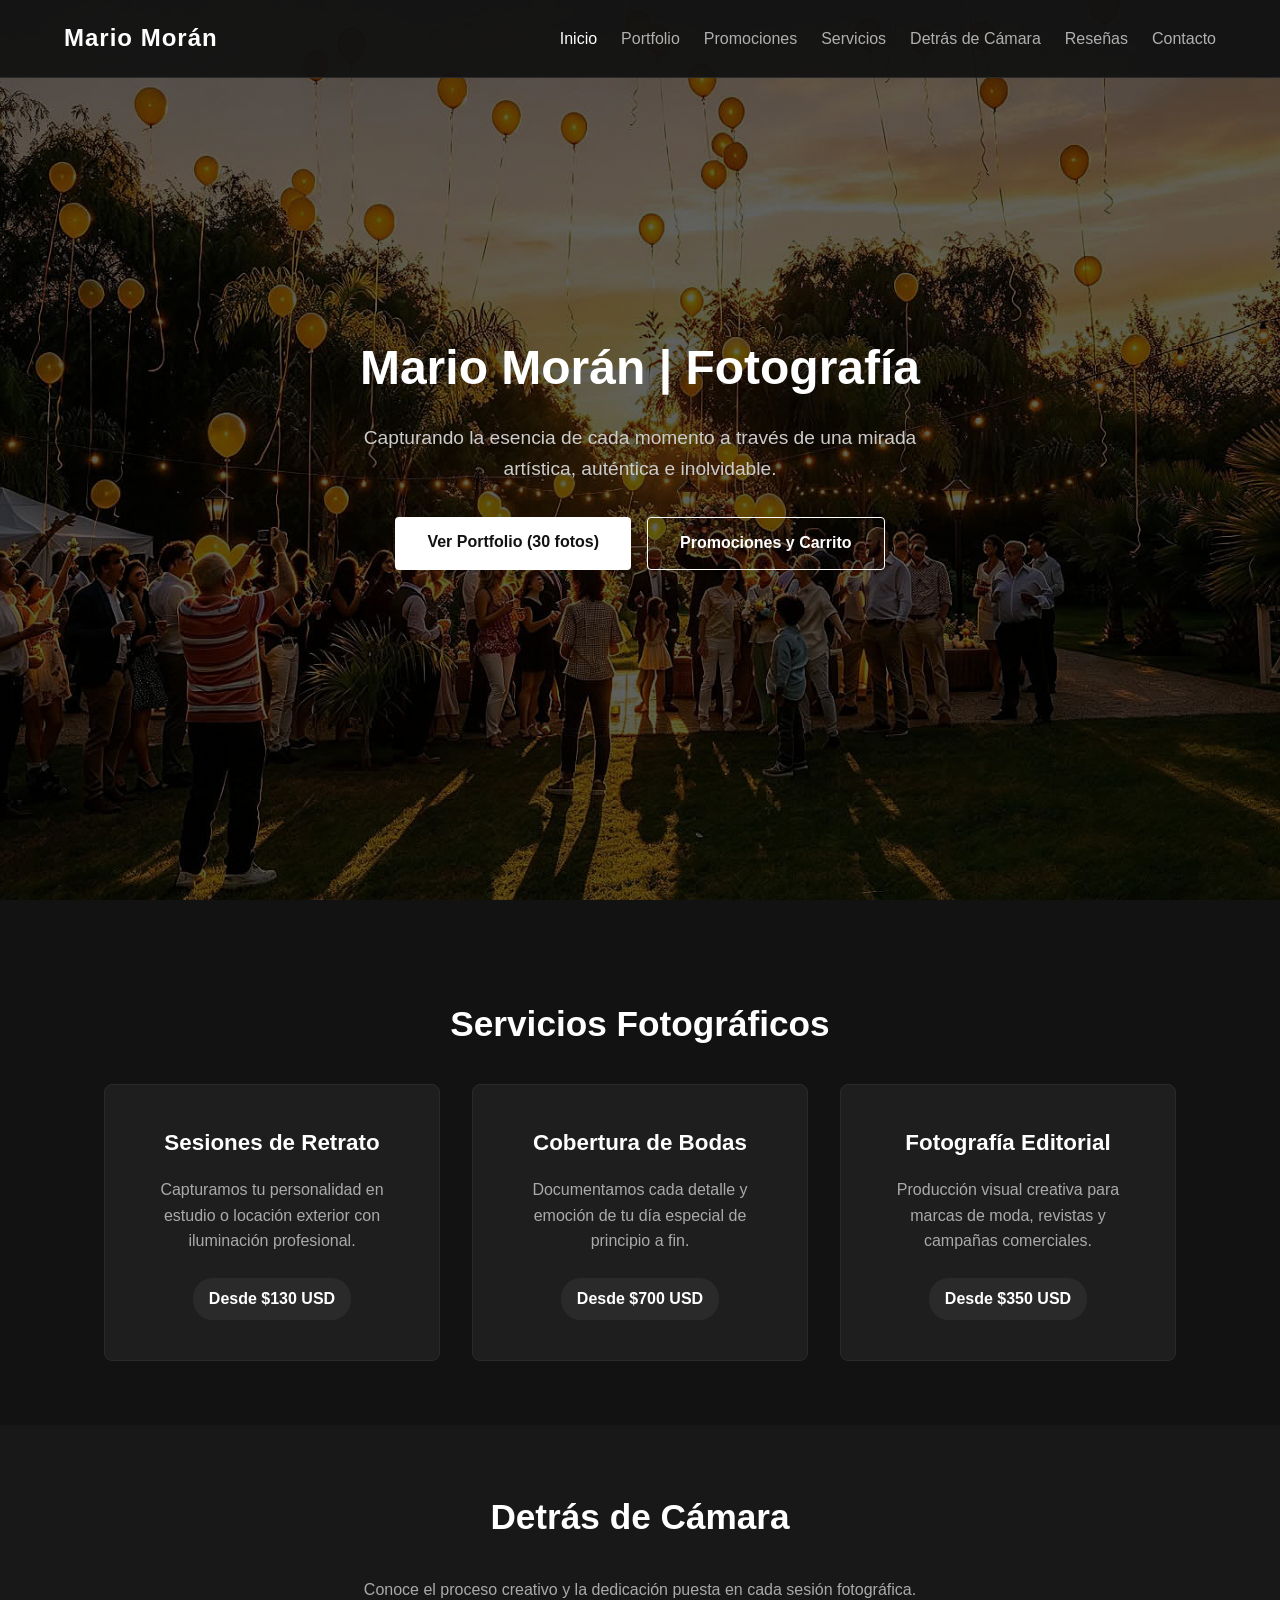
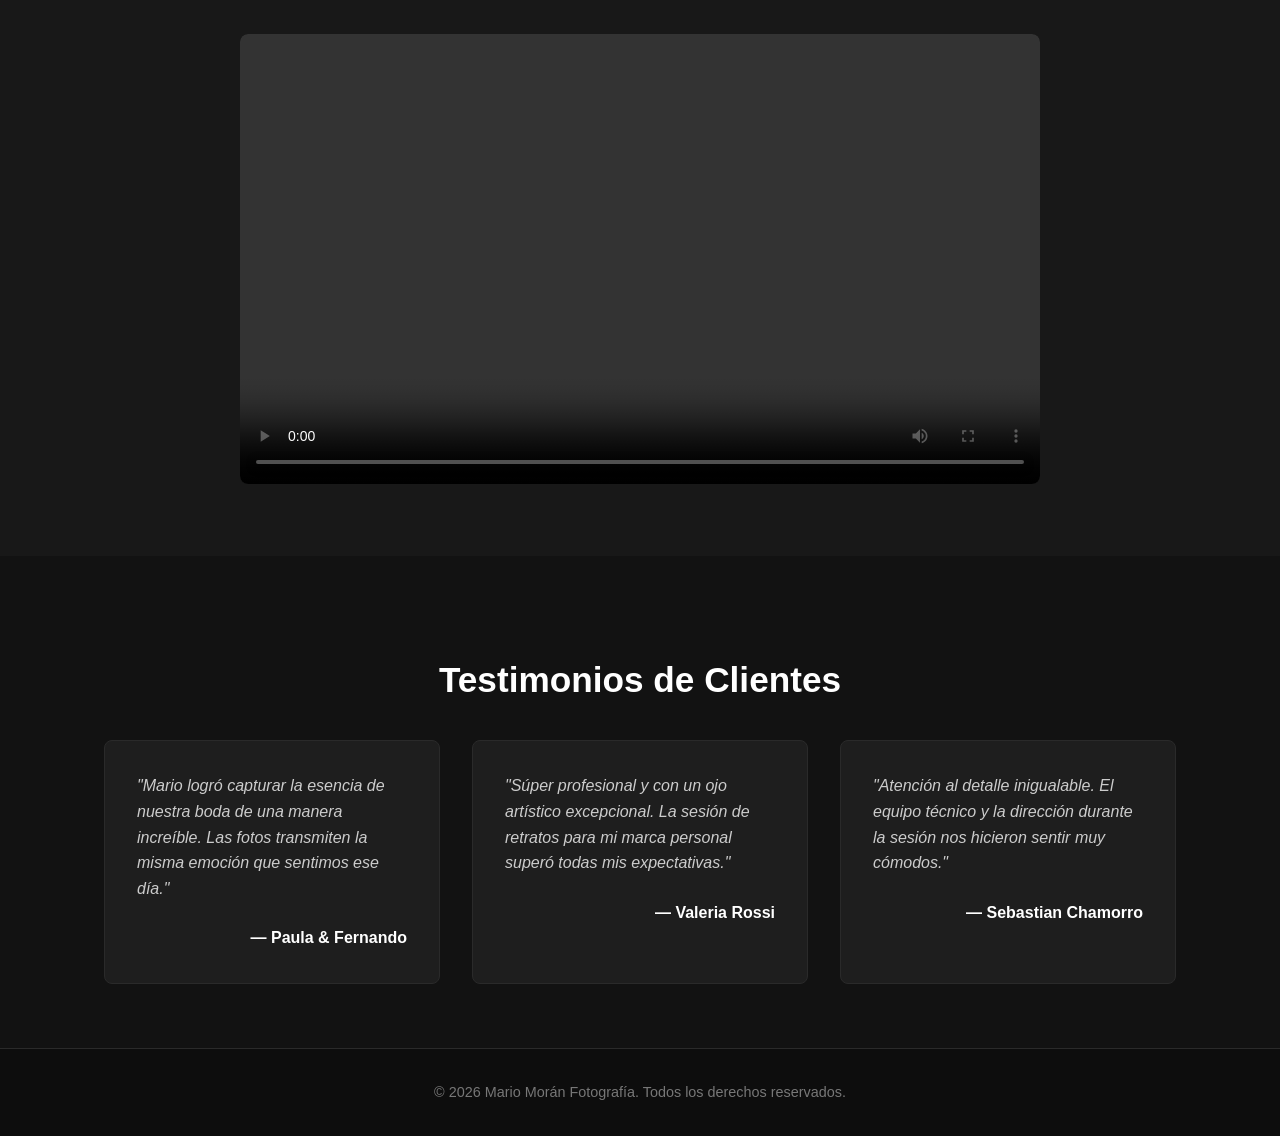
==== commit 2b70a2de: "Add files via upload" ====
--- a/index.html
+++ b/index.html
@@ -6,20 +6,20 @@
     <title>Mario Morán - Fotografía Profesional</title>
     <link rel="stylesheet" href="styles.css">
 </head>
-<body>
+<body data-page="home">
 
     <!-- 1. HEADER Y NAVEGACIÓN -->
     <header>
         <div class="logo">Mario Morán</div>
-        <nav>
+        <nav aria-label="Navegación principal">
             <ul>
-                <li><a href="#inicio">Inicio</a></li>
-                <li><a href="#portfolio">Portfolio</a></li>
-                <li><a href="#servicios">Servicios</a></li>
-                <li><a href="#promociones">Promociones</a></li>
-                <li><a href="#video">Detrás de Cámara</a></li>
-                <li><a href="#resenas">Reseñas</a></li>
-                <li><a href="#contacto">Contacto</a></li>
+                <li><a href="index.html" class="active">Inicio</a></li>
+                <li><a href="portfolio.html">Portfolio</a></li>
+                <li><a href="promociones.html">Promociones</a></li>
+                <li><a href="index.html#servicios">Servicios</a></li>
+                <li><a href="index.html#video">Detrás de Cámara</a></li>
+                <li><a href="index.html#resenas">Reseñas</a></li>
+                <li><a href="promociones.html#contacto">Contacto</a></li>
             </ul>
         </nav>
     </header>
@@ -30,258 +30,20 @@
             <div class="hero-content">
                 <h1>Mario Morán | Fotografía</h1>
                 <p>Capturando la esencia de cada momento a través de una mirada artística, auténtica e inolvidable.</p>
-                <a href="#portfolio" class="btn">Explorar Trabajo</a>
-            </div>
-        </section>
-
-        <!-- 3. SECCIÓN PORTFOLIO (30 FOTOS: 5 POR TEMÁTICA) -->
-        <section id="portfolio" class="section-container">
-            <h2 class="section-title">Portfolio Destacado</h2>
-
-            <div class="filter-buttons" role="tablist" aria-label="Filtrar galería por temática">
-                <button type="button" class="filter-btn active" data-filter="all">Todos (30)</button>
-                <button type="button" class="filter-btn" data-filter="retratos">Retratos (5)</button>
-                <button type="button" class="filter-btn" data-filter="bodas">Bodas (5)</button>
-                <button type="button" class="filter-btn" data-filter="eventos">Eventos (5)</button>
-                <button type="button" class="filter-btn" data-filter="editorial">Editorial (5)</button>
-                <button type="button" class="filter-btn" data-filter="quinceaneras">Quinceañeras (5)</button>
-                <button type="button" class="filter-btn" data-filter="producto">Producto (5)</button>
-            </div>
-
-            <div class="portfolio-grid">
-                <!-- TEMÁTICA 1: RETRATOS (5 FOTOS) -->
-                <div class="portfolio-item" data-category="retratos">
-                    <img src="imagenes/RETRATO-1.jpg" alt="Retrato 1">
-                    <div class="overlay"><span>Retratos</span></div>
-                </div>
-                <div class="portfolio-item" data-category="retratos">
-                    <img src="imagenes/RETRATO-2.jpg" alt="Retrato 2">
-                    <div class="overlay"><span>Retratos</span></div>
-                </div>
-                <div class="portfolio-item" data-category="retratos">
-                    <img src="imagenes/RETRATO-3.jpg" alt="Retrato 3">
-                    <div class="overlay"><span>Retratos</span></div>
-                </div>
-                <div class="portfolio-item" data-category="retratos">
-                    <img src="imagenes/RETRATO-4.jpg" alt="Retrato 4">
-                    <div class="overlay"><span>Retratos</span></div>
-                </div>
-                <div class="portfolio-item" data-category="retratos">
-                    <img src="imagenes/RETRATO-5.jpg" alt="Retrato 5">
-                    <div class="overlay"><span>Retratos</span></div>
-                </div>
-
-                <!-- TEMÁTICA 2: BODAS (5 FOTOS) -->
-                <div class="portfolio-item" data-category="bodas">
-                    <img src="imagenes/BODA-1.jpg" alt="Boda 1">
-                    <div class="overlay"><span>Bodas</span></div>
-                </div>
-                <div class="portfolio-item" data-category="bodas">
-                    <img src="imagenes/BODA-2.jpg" alt="Boda 2">
-                    <div class="overlay"><span>Bodas</span></div>
-                </div>
-                <div class="portfolio-item" data-category="bodas">
-                    <img src="imagenes/BODA-3.jpg" alt="Boda 3">
-                    <div class="overlay"><span>Bodas</span></div>
-                </div>
-                <div class="portfolio-item" data-category="bodas">
-                    <img src="imagenes/BODA-4.jpg" alt="Boda 4">
-                    <div class="overlay"><span>Bodas</span></div>
-                </div>
-                <div class="portfolio-item" data-category="bodas">
-                    <img src="imagenes/BODA-5.jpg" alt="Boda 5">
-                    <div class="overlay"><span>Bodas</span></div>
-                </div>
-
-                <!-- TEMÁTICA 3: EVENTOS (5 FOTOS) -->
-                <div class="portfolio-item" data-category="eventos">
-                    <img src="imagenes/EVENTO-1.jpg" alt="Evento 1">
-                    <div class="overlay"><span>Eventos</span></div>
-                </div>
-                <div class="portfolio-item" data-category="eventos">
-                    <img src="imagenes/EVENTO-2.jpg" alt="Evento 2">
-                    <div class="overlay"><span>Eventos</span></div>
-                </div>
-                <div class="portfolio-item" data-category="eventos">
-                    <img src="imagenes/EVENTO-3.jpg" alt="Evento 3">
-                    <div class="overlay"><span>Eventos</span></div>
-                </div>
-                <div class="portfolio-item" data-category="eventos">
-                    <img src="imagenes/EVENTO-4.jpg" alt="Evento 4">
-                    <div class="overlay"><span>Eventos</span></div>
-                </div>
-                <div class="portfolio-item" data-category="eventos">
-                    <img src="imagenes/EVENTO-5.jpg" alt="Evento 5">
-                    <div class="overlay"><span>Eventos</span></div>
-                </div>
-
-                <!-- TEMÁTICA 4: EDITORIAL (5 FOTOS) -->
-                <div class="portfolio-item" data-category="editorial">
-                    <img src="imagenes/EDITORIAL-1.jpg" alt="Editorial 1">
-                    <div class="overlay"><span>Editorial</span></div>
-                </div>
-                <div class="portfolio-item" data-category="editorial">
-                    <img src="imagenes/EDITORIAL-2.jpg" alt="Editorial 2">
-                    <div class="overlay"><span>Editorial</span></div>
-                </div>
-                <div class="portfolio-item" data-category="editorial">
-                    <img src="imagenes/EDITORIAL-3.jpg" alt="Editorial 3">
-                    <div class="overlay"><span>Editorial</span></div>
-                </div>
-                <div class="portfolio-item" data-category="editorial">
-                    <img src="imagenes/EDITORIAL-4.jpg" alt="Editorial 4">
-                    <div class="overlay"><span>Editorial</span></div>
-                </div>
-                <div class="portfolio-item" data-category="editorial">
-                    <img src="imagenes/EDITORIAL-5.jpg" alt="Editorial 5">
-                    <div class="overlay"><span>Editorial</span></div>
-                </div>
-
-                <!-- TEMÁTICA 5: QUINCEAÑERAS (5 FOTOS) -->
-                <div class="portfolio-item" data-category="quinceaneras">
-                    <img src="imagenes/QUINCEANERA-1.jpg" alt="Quinceañera 1">
-                    <div class="overlay"><span>Quinceañeras</span></div>
-                </div>
-                <div class="portfolio-item" data-category="quinceaneras">
-                    <img src="imagenes/QUINCEANERA-2.jpg" alt="Quinceañera 2">
-                    <div class="overlay"><span>Quinceañeras</span></div>
-                </div>
-                <div class="portfolio-item" data-category="quinceaneras">
-                    <img src="imagenes/QUINCEANERA-3.jpg" alt="Quinceañera 3">
-                    <div class="overlay"><span>Quinceañeras</span></div>
-                </div>
-                <div class="portfolio-item" data-category="quinceaneras">
-                    <img src="imagenes/QUINCEANERA-4.jpg" alt="Quinceañera 4">
-                    <div class="overlay"><span>Quinceañeras</span></div>
-                </div>
-                <div class="portfolio-item" data-category="quinceaneras">
-                    <img src="imagenes/QUINCEANERA-5.jpg" alt="Quinceañera 5">
-                    <div class="overlay"><span>Quinceañeras</span></div>
-                </div>
-
-                <!-- TEMÁTICA 6: PRODUCTO (5 FOTOS) -->
-                <div class="portfolio-item" data-category="producto">
-                    <img src="imagenes/PRODUCTO-1.jpg" alt="Producto 1">
-                    <div class="overlay"><span>Producto</span></div>
-                </div>
-                <div class="portfolio-item" data-category="producto">
-                    <img src="imagenes/PRODUCTO-2.jpg" alt="Producto 2">
-                    <div class="overlay"><span>Producto</span></div>
-                </div>
-                <div class="portfolio-item" data-category="producto">
-                    <img src="imagenes/PRODUCTO-3.jpg" alt="Producto 3">
-                    <div class="overlay"><span>Producto</span></div>
-                </div>
-                <div class="portfolio-item" data-category="producto">
-                    <img src="imagenes/PRODUCTO-4.jpg" alt="Producto 4">
-                    <div class="overlay"><span>Producto</span></div>
-                </div>
-                <div class="portfolio-item" data-category="producto">
-                    <img src="imagenes/PRODUCTO-5.jpg" alt="Producto 5">
-                    <div class="overlay"><span>Producto</span></div>
+                <div class="hero-actions">
+                    <a href="portfolio.html" class="btn">Ver Portfolio (30 fotos)</a>
+                    <a href="promociones.html" class="btn btn-outline">Promociones y Carrito</a>
                 </div>
             </div>
         </section>
 
-        <!-- 4. SECCIÓN SERVICIOS -->
+        <!-- 3. SECCIÓN SERVICIOS -->
         <section id="servicios" class="section-container">
             <h2 class="section-title">Servicios Fotográficos</h2>
-            <div class="services-container">
-                <div class="service-card">
-                    <h3>Sesiones de Retrato</h3>
-                    <p>Capturamos tu personalidad en estudio o locación exterior con iluminación profesional.</p>
-                    <span class="price">Desde $130 USD</span>
-                </div>
-                <div class="service-card">
-                    <h3>Cobertura de Bodas</h3>
-                    <p>Documentamos cada detalle y emoción de tu día especial de principio a fin.</p>
-                    <span class="price">Desde $700 USD</span>
-                </div>
-                <div class="service-card">
-                    <h3>Fotografía Editorial</h3>
-                    <p>Producción visual creativa para marcas de moda, revistas y campañas comerciales.</p>
-                    <span class="price">Desde $350 USD</span>
-                </div>
-            </div>
+            <div id="services-container" class="services-container"></div>
         </section>
 
-        <!-- 4B. PROMOCIONES + CARRITO DE COMPRAS (VÁLIDO HASTA 31-12-26) -->
-        <section id="promociones" class="section-container">
-            <h2 class="section-title">Promociones Vigentes hasta 31-12-26</h2>
-            <p class="promo-subtitle">Aprovechá estas promos especiales y armá tu pedido en el carrito.</p>
-
-            <div class="promo-layout">
-                <div class="promo-cards">
-                    <article class="promo-card">
-                        <span class="promo-badge">Hasta 31-12-26</span>
-                        <h3>Book con 15 fotos editadas</h3>
-                        <p>Sesión fotográfica con 15 imágenes retocadas y editadas en alta calidad.</p>
-                        <div class="promo-footer">
-                            <span class="price">USD 20</span>
-                            <button type="button" class="btn btn-sm add-to-cart"
-                                data-id="book-15"
-                                data-name="Book con 15 fotos editadas (Promo hasta 31-12-26)"
-                                data-price="20">
-                                Agregar al carrito
-                            </button>
-                        </div>
-                    </article>
-
-                    <article class="promo-card">
-                        <span class="promo-badge">Hasta 31-12-26</span>
-                        <h3>Cumpleaños infantil (3 hrs) foto y video</h3>
-                        <p>Cobertura completa de 3 horas incluyendo fotografía y registro en video.</p>
-                        <div class="promo-footer">
-                            <span class="price">USD 55</span>
-                            <button type="button" class="btn btn-sm add-to-cart"
-                                data-id="cumple-infantil"
-                                data-name="Cumpleaños infantil (3 hrs) foto y video (Promo hasta 31-12-26)"
-                                data-price="55">
-                                Agregar al carrito
-                            </button>
-                        </div>
-                    </article>
-
-                    <article class="promo-card">
-                        <span class="promo-badge">Hasta 31-12-26</span>
-                        <h3>Fiesta de egresados (3 hrs) foto y video</h3>
-                        <p>Cobertura de 3 horas para egresados con fotografía y video del evento.</p>
-                        <div class="promo-footer">
-                            <span class="price">USD 50</span>
-                            <button type="button" class="btn btn-sm add-to-cart"
-                                data-id="egresados"
-                                data-name="Fiesta de egresados (3 hrs) foto y video (Promo hasta 31-12-26)"
-                                data-price="50">
-                                Agregar al carrito
-                            </button>
-                        </div>
-                    </article>
-                </div>
-
-                <!-- CARRITO DE COMPRAS -->
-                <aside class="cart-box" aria-label="Carrito de compras">
-                    <h3>Carrito de Promociones</h3>
-                    <p class="cart-validity">Promoción válida hasta el 31-12-2026</p>
-                    <div id="cart-items" class="cart-items">
-                        <p class="cart-empty">Todavía no agregaste promociones.</p>
-                    </div>
-                    <div class="cart-summary">
-                        <div class="cart-total-row">
-                            <span>Total:</span>
-                            <strong id="cart-total">USD 0</strong>
-                        </div>
-                        <button type="button" id="checkout-btn" class="btn btn-submit" disabled>
-                            Reservar selección en Contacto
-                        </button>
-                        <button type="button" id="clear-cart-btn" class="btn-secondary">
-                            Vaciar carrito
-                        </button>
-                    </div>
-                </aside>
-            </div>
-        </section>
-
-        <!-- 5. MULTIMEDIA (VIDEO LOCAL EN CARPETA MULTIMEDIA) -->
+        <!-- 4. MULTIMEDIA (VIDEO LOCAL EN CARPETA MULTIMEDIA) -->
         <section id="video" class="multimedia-section">
             <h2 class="section-title">Detrás de Cámara</h2>
             <p>Conoce el proceso creativo y la dedicación puesta en cada sesión fotográfica.</p>
@@ -293,63 +55,14 @@
             </div>
         </section>
 
-        <!-- 6. SECCIÓN RESEÑAS -->
+        <!-- 5. SECCIÓN RESEÑAS -->
         <section id="resenas" class="section-container">
             <h2 class="section-title">Testimonios de Clientes</h2>
-            <div class="reviews-grid">
-                <div class="review-card">
-                    <p>"Mario logró capturar la esencia de nuestra boda de una manera increíble. Las fotos transmiten la misma emoción que sentimos ese día."</p>
-                    <h4>— Paula & Fernando</h4>
-                </div>
-                <div class="review-card">
-                    <p>"Súper profesional y con un ojo artístico excepcional. La sesión de retratos para mi marca personal superó todas mis expectativas."</p>
-                    <h4>— Valeria Rossi</h4>
-                </div>
-                <div class="review-card">
-                    <p>"Atención al detalle inigualable. El equipo técnico y la dirección durante la sesión nos hicieron sentir muy cómodos."</p>
-                    <h4>— Sebastian Chamorro</h4>
-                </div>
-            </div>
-        </section>
-
-        <!-- 7. SECCIÓN CONTACTO -->
-        <section id="contacto" class="section-container">
-            <div class="contact-box">
-                <h2 class="section-title" style="margin-bottom: 1rem;">Reserva tu Sesión</h2>
-                <form action="https://formspree.io/f/tu-id-de-formulario" method="POST" class="contact-form">
-                    <div class="form-group">
-                        <label for="name">Nombre Completo</label>
-                        <input type="text" id="name" name="name" placeholder="Tu nombre" required>
-                    </div>
-                    <div class="form-group">
-                        <label for="email">Correo Electrónico</label>
-                        <input type="email" id="email" name="email" placeholder="tu.correo@ejemplo.com" required>
-                    </div>
-                    <div class="form-group">
-                        <label for="service">Servicio de Interés</label>
-                        <select id="service" name="service" required>
-                            <option value="">Selecciona una opción</option>
-                            <option value="Promocion hasta 31-12-26">Promoción (hasta 31-12-26)</option>
-                            <option value="Retratos">Sesión de Retratos</option>
-                            <option value="Bodas">Cobertura de Bodas</option>
-                            <option value="Eventos">Eventos</option>
-                            <option value="Editorial">Fotografía Editorial</option>
-                            <option value="Quinceaneras">Quinceañeras</option>
-                            <option value="Producto">Fotografía de Producto</option>
-                            <option value="Otro">Otra consulta</option>
-                        </select>
-                    </div>
-                    <div class="form-group">
-                        <label for="message">Mensaje</label>
-                        <textarea id="message" name="message" rows="5" placeholder="Cuéntame sobre tu evento o idea..." required></textarea>
-                    </div>
-                    <button type="submit" class="btn btn-submit">Enviar Mensaje</button>
-                </form>
-            </div>
+            <div id="reviews-grid" class="reviews-grid"></div>
         </section>
     </main>
 
-    <!-- 8. FOOTER -->
+    <!-- 6. FOOTER -->
     <footer>
         <p>&copy; 2026 Mario Morán Fotografía. Todos los derechos reservados.</p>
     </footer>
--- a/styles.css
+++ b/styles.css
@@ -0,0 +1,588 @@
+/* Estilos generales */
+* {
+    margin: 0;
+    padding: 0;
+    box-sizing: border-box;
+    font-family: 'Segoe UI', Tahoma, Geneva, Verdana, sans-serif;
+}
+
+html {
+    scroll-behavior: smooth;
+}
+
+body {
+    background-color: #121212;
+    color: #e0e0e0;
+    line-height: 1.6;
+}
+
+/* Header y Navegación */
+header {
+    position: fixed;
+    top: 0;
+    left: 0;
+    width: 100%;
+    background: rgba(18, 18, 18, 0.95);
+    display: flex;
+    justify-content: space-between;
+    align-items: center;
+    padding: 1.2rem 5%;
+    z-index: 1000;
+    border-bottom: 1px solid #2a2a2a;
+}
+
+.logo {
+    font-size: 1.5rem;
+    font-weight: bold;
+    color: #ffffff;
+    letter-spacing: 1px;
+}
+
+nav ul {
+    display: flex;
+    list-style: none;
+    gap: 1.5rem;
+    flex-wrap: wrap;
+}
+
+nav ul li a {
+    text-decoration: none;
+    color: #b0b0b0;
+    font-weight: 500;
+    transition: color 0.3s ease;
+}
+
+nav ul li a:hover,
+nav ul li a.active {
+    color: #ffffff;
+}
+
+/* Sección Hero */
+.hero {
+    height: 100vh;
+    background: linear-gradient(rgba(0,0,0,0.62), rgba(0,0,0,0.62)), url('imagenes/EVENTO-1.jpg') no-repeat center center/cover;
+    display: flex;
+    justify-content: center;
+    align-items: center;
+    text-align: center;
+    padding: 0 1rem;
+}
+
+.hero-content h1 {
+    font-size: 3rem;
+    margin-bottom: 1rem;
+    color: #ffffff;
+}
+
+.hero-content p {
+    font-size: 1.2rem;
+    margin-bottom: 2rem;
+    color: #cccccc;
+    max-width: 600px;
+    margin-left: auto;
+    margin-right: auto;
+}
+
+.hero-actions {
+    display: flex;
+    justify-content: center;
+    gap: 1rem;
+    flex-wrap: wrap;
+}
+
+/* Botones */
+.btn {
+    display: inline-block;
+    padding: 0.8rem 2rem;
+    background-color: #ffffff;
+    color: #121212;
+    text-decoration: none;
+    font-weight: bold;
+    border-radius: 4px;
+    border: none;
+    cursor: pointer;
+    transition: background 0.3s ease, transform 0.2s ease, opacity 0.2s ease;
+}
+
+.btn:hover:not(:disabled) {
+    background-color: #d1d1d1;
+    transform: translateY(-2px);
+}
+
+.btn:disabled {
+    opacity: 0.45;
+    cursor: not-allowed;
+}
+
+.btn-outline {
+    background-color: transparent;
+    color: #ffffff;
+    border: 1px solid #ffffff;
+}
+
+.btn-outline:hover:not(:disabled) {
+    background-color: rgba(255, 255, 255, 0.14);
+    color: #ffffff;
+}
+
+.btn-sm {
+    padding: 0.55rem 1.1rem;
+    font-size: 0.9rem;
+}
+
+.btn-secondary {
+    width: 100%;
+    margin-top: 0.6rem;
+    padding: 0.7rem 1rem;
+    background: transparent;
+    color: #cccccc;
+    border: 1px solid #3a3a3a;
+    border-radius: 4px;
+    cursor: pointer;
+    font-weight: 600;
+}
+
+.btn-secondary:hover {
+    color: #ffffff;
+    border-color: #666666;
+}
+
+/* Contenedores de secciones */
+.section-container {
+    padding: 6rem 5% 4rem 5%;
+    max-width: 1200px;
+    margin: 0 auto;
+}
+
+.page-top-offset {
+    padding-top: 7.5rem;
+}
+
+.section-title {
+    text-align: center;
+    font-size: 2.2rem;
+    margin-bottom: 2rem;
+    color: #ffffff;
+}
+
+/* Filtros Portfolio */
+.filter-buttons {
+    display: flex;
+    justify-content: center;
+    gap: 0.8rem;
+    margin-bottom: 2.5rem;
+    flex-wrap: wrap;
+}
+
+.filter-btn {
+    padding: 0.55rem 1.2rem;
+    background: #1e1e1e;
+    color: #cccccc;
+    border: 1px solid #2a2a2a;
+    border-radius: 20px;
+    cursor: pointer;
+    font-weight: 600;
+    transition: all 0.25s ease;
+}
+
+.filter-btn:hover,
+.filter-btn.active {
+    background: #ffffff;
+    color: #121212;
+    border-color: #ffffff;
+}
+
+/* Portfolio Grid */
+.portfolio-grid {
+    display: grid;
+    grid-template-columns: repeat(auto-fit, minmax(260px, 1fr));
+    gap: 20px;
+}
+
+.portfolio-item {
+    position: relative;
+    overflow: hidden;
+    border-radius: 8px;
+    height: 280px;
+    background: #1e1e1e;
+}
+
+.portfolio-item.hidden {
+    display: none;
+}
+
+.portfolio-item img {
+    width: 100%;
+    height: 100%;
+    object-fit: cover;
+    object-position: center 20%;
+    display: block;
+    transition: transform 0.5s ease;
+}
+
+/* Ajuste específico para retratos y quinceañeras */
+.portfolio-item[data-category="retratos"] img,
+.portfolio-item[data-category="quinceaneras"] img {
+    object-position: center 12%;
+}
+
+.portfolio-item:hover img {
+    transform: scale(1.08);
+}
+
+.overlay {
+    position: absolute;
+    bottom: 0;
+    left: 0;
+    width: 100%;
+    height: 100%;
+    background: rgba(0, 0, 0, 0.55);
+    display: flex;
+    justify-content: center;
+    align-items: center;
+    opacity: 0;
+    transition: opacity 0.3s ease;
+}
+
+.portfolio-item:hover .overlay {
+    opacity: 1;
+}
+
+.overlay span {
+    color: #ffffff;
+    font-size: 1.4rem;
+    font-weight: bold;
+}
+
+/* Servicios Flexbox */
+.services-container {
+    display: flex;
+    justify-content: space-between;
+    gap: 2rem;
+    flex-wrap: wrap;
+}
+
+.service-card {
+    background: #1e1e1e;
+    padding: 2.5rem 2rem;
+    border-radius: 8px;
+    flex: 1;
+    min-width: 280px;
+    text-align: center;
+    border: 1px solid #2a2a2a;
+    transition: transform 0.3s ease;
+}
+
+.service-card:hover {
+    transform: translateY(-5px);
+}
+
+.service-card h3 {
+    margin-bottom: 1rem;
+    color: #ffffff;
+    font-size: 1.4rem;
+}
+
+.service-card p {
+    color: #aaaaaa;
+    margin-bottom: 1.5rem;
+}
+
+.price {
+    display: inline-block;
+    font-weight: bold;
+    color: #ffffff;
+    background: #2a2a2a;
+    padding: 0.5rem 1rem;
+    border-radius: 20px;
+}
+
+/* Promociones y Carrito */
+.promo-subtitle {
+    text-align: center;
+    color: #bbbbbb;
+    margin-bottom: 2.5rem;
+}
+
+.promo-layout {
+    display: grid;
+    grid-template-columns: 2fr 1fr;
+    gap: 2rem;
+    align-items: start;
+}
+
+.promo-cards {
+    display: grid;
+    grid-template-columns: repeat(auto-fit, minmax(240px, 1fr));
+    gap: 1.5rem;
+}
+
+.promo-card {
+    background: #1e1e1e;
+    border: 1px solid #2a2a2a;
+    border-radius: 8px;
+    padding: 1.8rem;
+    display: flex;
+    flex-direction: column;
+    justify-content: space-between;
+    gap: 1rem;
+}
+
+.promo-badge {
+    align-self: flex-start;
+    background: #2c2c2c;
+    color: #f0f0f0;
+    font-size: 0.8rem;
+    font-weight: 600;
+    padding: 0.25rem 0.7rem;
+    border-radius: 12px;
+}
+
+.promo-card h3 {
+    color: #ffffff;
+    font-size: 1.25rem;
+}
+
+.promo-card p {
+    color: #b0b0b0;
+    font-size: 0.95rem;
+}
+
+.promo-footer {
+    display: flex;
+    justify-content: space-between;
+    align-items: center;
+    gap: 0.5rem;
+    margin-top: auto;
+}
+
+.cart-box {
+    background: #1a1a1a;
+    border: 1px solid #2e2e2e;
+    border-radius: 8px;
+    padding: 1.8rem;
+    position: sticky;
+    top: 5.5rem;
+}
+
+.cart-box h3 {
+    color: #ffffff;
+    margin-bottom: 0.3rem;
+}
+
+.cart-validity {
+    font-size: 0.85rem;
+    color: #9e9e9e;
+    margin-bottom: 1.2rem;
+}
+
+.cart-items {
+    display: flex;
+    flex-direction: column;
+    gap: 0.9rem;
+    margin-bottom: 1.5rem;
+    max-height: 320px;
+    overflow-y: auto;
+}
+
+.cart-empty {
+    color: #888888;
+    font-style: italic;
+}
+
+.cart-item {
+    background: #121212;
+    border: 1px solid #262626;
+    border-radius: 6px;
+    padding: 0.8rem;
+    display: flex;
+    flex-direction: column;
+    gap: 0.5rem;
+}
+
+.cart-item-title {
+    font-size: 0.92rem;
+    color: #ffffff;
+    font-weight: 600;
+}
+
+.cart-item-controls {
+    display: flex;
+    justify-content: space-between;
+    align-items: center;
+    gap: 0.5rem;
+}
+
+.qty-controls {
+    display: flex;
+    align-items: center;
+    gap: 0.4rem;
+}
+
+.qty-btn {
+    width: 26px;
+    height: 26px;
+    background: #2a2a2a;
+    color: #ffffff;
+    border: none;
+    border-radius: 4px;
+    cursor: pointer;
+    font-weight: bold;
+}
+
+.remove-btn {
+    background: transparent;
+    color: #e57373;
+    border: none;
+    cursor: pointer;
+    font-size: 0.85rem;
+}
+
+.cart-summary {
+    border-top: 1px solid #2c2c2c;
+    padding-top: 1rem;
+}
+
+.cart-total-row {
+    display: flex;
+    justify-content: space-between;
+    font-size: 1.15rem;
+    color: #ffffff;
+    margin-bottom: 1rem;
+}
+
+/* Sección Multimedia / Video */
+.multimedia-section {
+    padding: 4rem 5%;
+    text-align: center;
+    background-color: #181818;
+}
+
+.multimedia-section p {
+    color: #aaaaaa;
+    margin-bottom: 2rem;
+}
+
+.video-container {
+    position: relative;
+    max-width: 800px;
+    margin: 0 auto;
+    aspect-ratio: 16/9;
+}
+
+.video-container video,
+.video-container iframe {
+    width: 100%;
+    height: 100%;
+    border: none;
+    border-radius: 8px;
+    background: #000000;
+}
+
+/* Reseñas Grid */
+.reviews-grid {
+    display: grid;
+    grid-template-columns: repeat(auto-fit, minmax(300px, 1fr));
+    gap: 2rem;
+}
+
+.review-card {
+    background: #1e1e1e;
+    padding: 2rem;
+    border-radius: 8px;
+    border: 1px solid #2a2a2a;
+}
+
+.review-card p {
+    font-style: italic;
+    color: #cccccc;
+    margin-bottom: 1.5rem;
+}
+
+.review-card h4 {
+    color: #ffffff;
+    text-align: right;
+}
+
+/* Formulario de Contacto */
+.contact-box {
+    max-width: 600px;
+    margin: 0 auto;
+    background: #1e1e1e;
+    padding: 2.5rem;
+    border-radius: 8px;
+    border: 1px solid #2a2a2a;
+}
+
+.form-group {
+    margin-bottom: 1.5rem;
+    text-align: left;
+}
+
+.form-group label {
+    display: block;
+    margin-bottom: 0.5rem;
+    color: #cccccc;
+}
+
+.form-group input,
+.form-group select,
+.form-group textarea {
+    width: 100%;
+    padding: 0.8rem;
+    background: #121212;
+    border: 1px solid #2a2a2a;
+    border-radius: 4px;
+    color: #ffffff;
+}
+
+.form-group input:focus,
+.form-group select:focus,
+.form-group textarea:focus {
+    outline: none;
+    border-color: #ffffff;
+}
+
+.btn-submit {
+    width: 100%;
+}
+
+/* Footer */
+footer {
+    text-align: center;
+    padding: 2rem;
+    background-color: #0d0d0d;
+    color: #777777;
+    border-top: 1px solid #2a2a2a;
+    font-size: 0.9rem;
+}
+
+/* Responsivo */
+@media (max-width: 900px) {
+    .promo-layout {
+        grid-template-columns: 1fr;
+    }
+
+    .cart-box {
+        position: static;
+    }
+}
+
+@media (max-width: 768px) {
+    header {
+        flex-direction: column;
+        gap: 1rem;
+        padding: 1rem;
+    }
+    nav ul {
+        justify-content: center;
+        gap: 0.8rem;
+        font-size: 0.9rem;
+    }
+    .hero-content h1 {
+        font-size: 2.2rem;
+    }
+    .page-top-offset {
+        padding-top: 9.5rem;
+    }
+}
